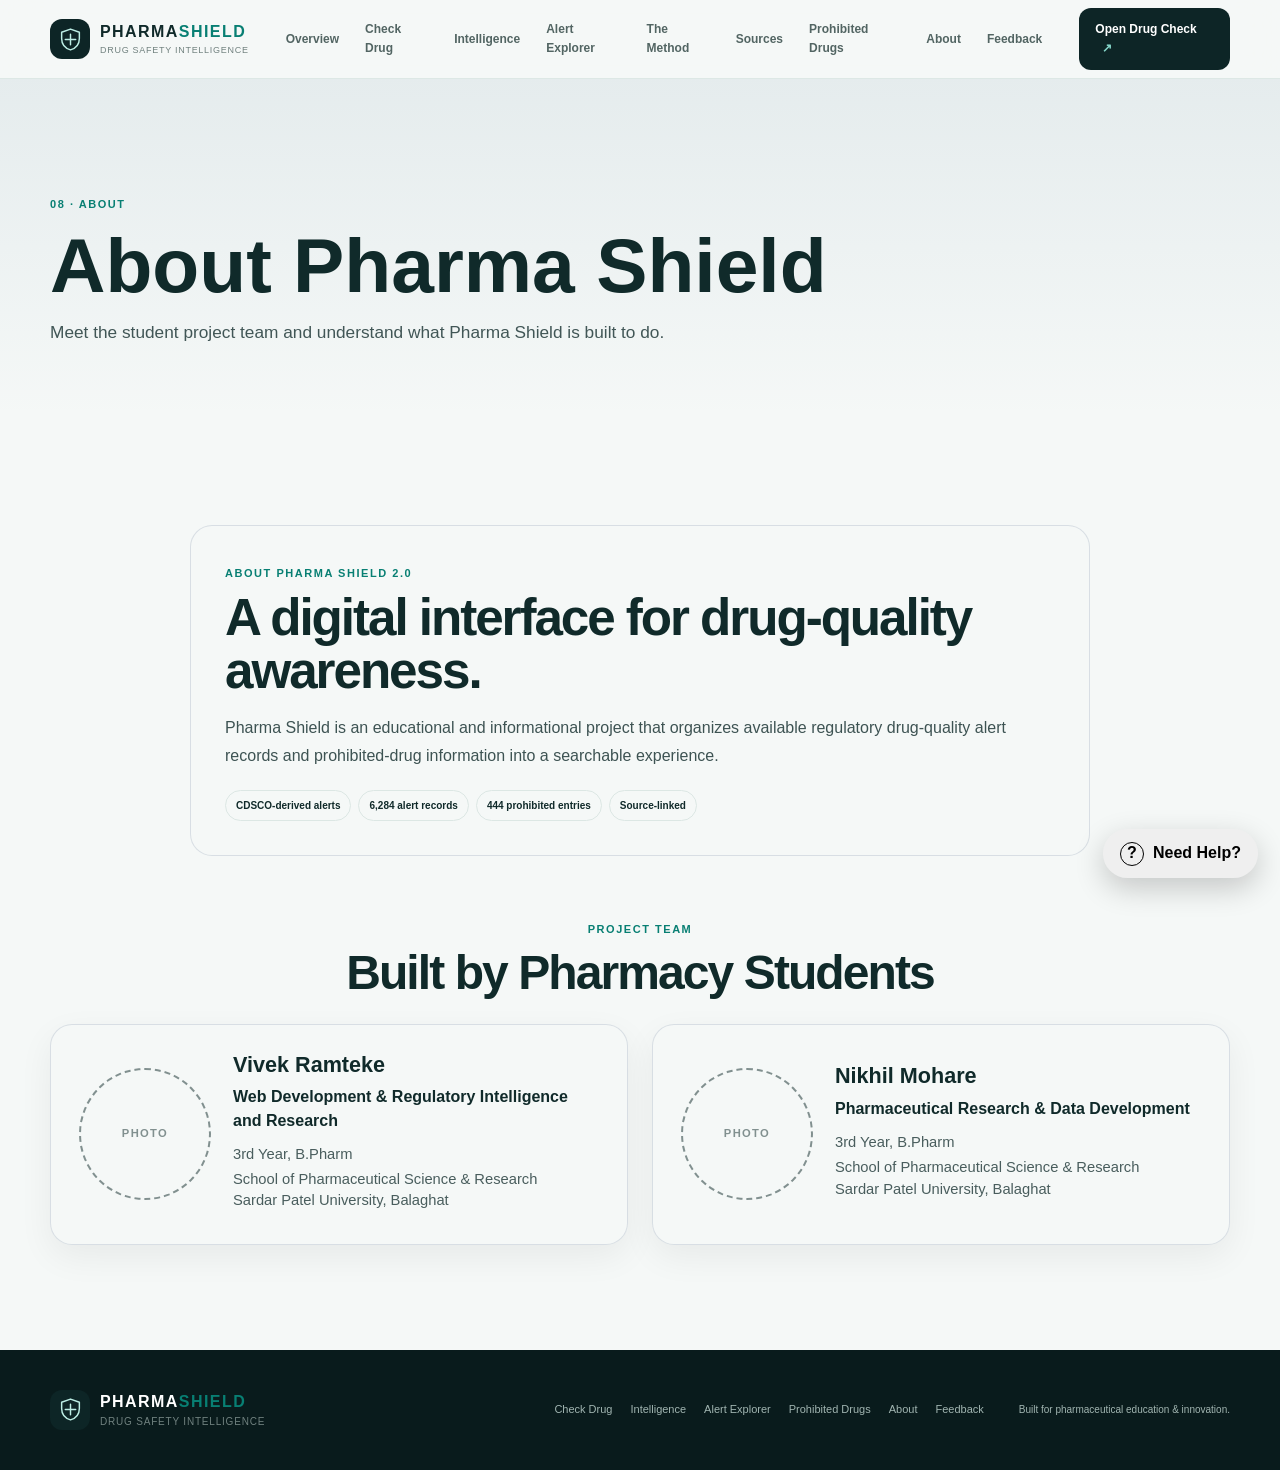
==== about.html @ ca437e62 "Add files via upload" ====
<!DOCTYPE html>
<html lang="en"><head><meta charset="utf-8"/><meta content="width=device-width,initial-scale=1" name="viewport"/><title>Pharma Shield — About</title><meta content="Meet the student project team and understand what Pharma Shield is built to do." name="description"/><link href="style.css" rel="stylesheet"/></head><body>
<header class="site-header" id="site-header">
<div class="shell header-shell">
<a aria-label="Pharma Shield home" class="brand" href="index.html#home">
<span aria-hidden="true" class="brand-mark"><svg viewbox="0 0 48 48"><path d="M24 4 41 10v12c0 10.8-6.8 18.8-17 22C13.8 40.8 7 32.8 7 22V10z"></path><path d="M24 14v20M14 24h20"></path></svg></span>
<span><strong>PHARMA<span>SHIELD</span></strong><small>Drug Safety Intelligence</small></span>
</a>
<nav aria-label="Primary navigation" class="main-nav" id="main-nav">
<a data-nav="" href="index.html#home">Overview</a>
<a data-nav="" href="index.html#check">Check Drug</a>
<a data-nav="" href="intelligence.html">Intelligence</a>
<a data-nav="" href="alert-explorer.html">Alert Explorer</a>
<a data-nav="" href="method.html">The Method</a>
<a data-nav="" href="sources.html">Sources</a>
<a data-nav="" href="prohibited.html">Prohibited Drugs</a>
<a data-nav="" href="about.html">About</a>
<a data-nav="" href="feedback.html">Feedback</a>
</nav>
<a class="header-cta" href="index.html#check">Open Drug Check <span>↗</span></a>
<button aria-expanded="false" aria-label="Toggle navigation" class="nav-toggle" id="nav-toggle"><span></span><span></span><span></span></button>
</div>
</header>
<main><section class="ps-page-hero"><div class="shell"><span class="eyebrow">08 · ABOUT</span><h1>About Pharma Shield</h1><p>Meet the student project team and understand what Pharma Shield is built to do.</p></div></section><section class="section-pad ps-page-content"><div class="shell">
<div class="about-page-card">
<span class="eyebrow">ABOUT PHARMA SHIELD 2.0</span>
<h2>A digital interface for drug-quality awareness.</h2>
<p>Pharma Shield is an educational and informational project that organizes available regulatory drug-quality alert records and prohibited-drug information into a searchable experience.</p>
<div class="source-chips"><span>CDSCO-derived alerts</span><span>6,284 alert records</span><span>444 prohibited entries</span><span>Source-linked</span></div>
</div>
<div class="ps-team-heading">
<span class="eyebrow">PROJECT TEAM</span>
<h2>Built by Pharmacy Students</h2>
</div>
<div class="ps-team-grid">
<article class="ps-team-card">
<div class="ps-team-photo-placeholder"><span>PHOTO</span></div>
<div class="ps-team-info">
<h3>Vivek Ramteke</h3>
<p class="ps-team-role">Web Development &amp; Regulatory Intelligence and Research</p>
<p class="ps-team-academic">3rd Year, B.Pharm</p>
<p class="ps-team-institution">School of Pharmaceutical Science &amp; Research<br/>Sardar Patel University, Balaghat</p>
</div>
</article>
<article class="ps-team-card">
<div class="ps-team-photo-placeholder"><span>PHOTO</span></div>
<div class="ps-team-info">
<h3>Nikhil Mohare</h3>
<p class="ps-team-role">Pharmaceutical Research &amp; Data Development</p>
<p class="ps-team-academic">3rd Year, B.Pharm</p>
<p class="ps-team-institution">School of Pharmaceutical Science &amp; Research<br/>Sardar Patel University, Balaghat</p>
</div>
</article>
</div>
</div></section></main>
<div aria-label="Pharma Shield Help Assistant" class="ps-help-assistant" id="ps-help-assistant">
<button aria-controls="ps-help-panel" aria-expanded="false" class="ps-help-toggle" id="ps-help-toggle" type="button">
<span class="ps-help-toggle-icon">?</span><span>Need Help?</span>
</button>
<div class="ps-help-panel" hidden="" id="ps-help-panel">
<div class="ps-help-panel-head">
<div><span class="ps-help-kicker">PHARMA SHIELD</span><h3>How can we help?</h3></div>
<button aria-label="Close help" class="ps-help-close" id="ps-help-close" type="button">×</button>
</div>
<p class="ps-help-subtitle">Select a question to see the answer.</p>
<div class="ps-help-questions">
<button data-help-q="search" type="button">How do I search a medicine?</button>
<button data-help-q="nsq" type="button">What is an NSQ drug alert?</button>
<button data-help-q="batch" type="button">What is a batch number?</button>
<button data-help-q="alerted" type="button">What does an Alerted result mean?</button>
<button data-help-q="noalert" type="button">What does No Alert Found mean?</button>
<button data-help-q="prohibited" type="button">What are Prohibited Drugs?</button>
<button data-help-q="analytics" type="button">How does Analytics work?</button>
<button data-help-q="data" type="button">Where does the data come from?</button>
<button data-help-q="about" type="button">About Pharma Shield</button>
</div>
<div class="ps-help-answer" hidden="" id="ps-help-answer"></div>
</div>
</div>

<footer>
<div class="shell footer-shell">
<div>
<a class="brand" href="index.html#home">
<span class="brand-mark"><svg viewbox="0 0 48 48"><path d="M24 4 41 10v12c0 10.8-6.8 18.8-17 22C13.8 40.8 7 32.8 7 22V10z"></path><path d="M24 14v20M14 24h20"></path></svg></span>
<span><strong>PHARMA<span>SHIELD</span></strong><small>Drug Safety Intelligence</small></span>
</a>
</div>
<div class="footer-links">
<a href="index.html#check">Check Drug</a>
<a href="intelligence.html">Intelligence</a>
<a href="alert-explorer.html">Alert Explorer</a>
<a href="prohibited.html">Prohibited Drugs</a>
<a href="about.html">About</a>
<a href="feedback.html">Feedback</a>
</div>
<small>Built for pharmaceutical education &amp; innovation.</small>
</div>
</footer>
<script src="site.js"></script></body></html>
---- style.css ----
/* PHARMA SHIELD 2.0 — Reimagined visual system */
:root{
  --ink:#102a2a;--muted:#607070;--paper:#f5f8f7;--card:#ffffff;--line:#dce7e4;
  --teal:#087f73;--teal-dark:#075d56;--mint:#dff4ef;--red:#c63d3d;--amber:#c57a21;
  --navy:#0d2526;--navy-2:#132f31;--shadow:0 18px 50px rgba(12,45,43,.09);
  --radius:22px;--shell:1180px;
}
*{box-sizing:border-box}html{scroll-behavior:smooth}body{margin:0;background:var(--paper);color:var(--ink);font-family:"DM Sans",sans-serif;line-height:1.55}a{color:inherit;text-decoration:none}button,input,select,textarea{font:inherit}button{cursor:pointer}
.shell{width:min(calc(100% - 40px),var(--shell));margin:auto}.section-pad{padding:105px 0}.eyebrow{display:inline-flex;align-items:center;gap:8px;font-size:11px;letter-spacing:.14em;font-weight:800;color:var(--teal)}h1,h2,h3,strong{font-family:Manrope,sans-serif}h2{font-size:clamp(32px,4vw,54px);line-height:1.03;letter-spacing:-.04em;margin:10px 0 15px}h3{line-height:1.15}.section-head{margin-bottom:42px}.section-head p{color:var(--muted);max-width:650px;font-size:17px}.section-head.split{display:flex;align-items:end;justify-content:space-between;gap:30px}.head-note{border:1px solid var(--line);padding:12px 15px;border-radius:99px;font-size:12px;color:var(--muted);background:#fff}.signal,.live-dot{width:8px;height:8px;border-radius:50%;background:#20a98c;display:inline-block;box-shadow:0 0 0 5px #dff4ef}
.site-header{position:sticky;top:0;z-index:50;background:rgba(245,248,247,.9);backdrop-filter:blur(18px);border-bottom:1px solid rgba(216,229,225,.8)}.header-shell{height:78px;display:flex;align-items:center;gap:26px}.brand{display:flex;align-items:center;gap:10px;min-width:max-content}.brand-mark{width:40px;height:40px;border-radius:12px;background:var(--navy);display:grid;place-items:center}.brand-mark svg{width:25px;fill:none;stroke:#bceee5;stroke-width:2.8;stroke-linecap:round;stroke-linejoin:round}.brand strong{display:block;font-size:16px;letter-spacing:.09em}.brand strong span{color:var(--teal)}.brand small{display:block;font-size:9px;color:#70817f;letter-spacing:.08em;text-transform:uppercase}.main-nav{display:flex;align-items:center;gap:4px;margin-left:auto}.main-nav a{font-size:12px;font-weight:700;color:#526563;padding:10px 11px;border-radius:10px}.main-nav a:hover,.main-nav a.active{background:#e4efec;color:var(--teal-dark)}.header-cta{padding:12px 16px;border-radius:12px;background:var(--navy);color:#fff;font-size:12px;font-weight:800}.header-cta span{color:#86d8cb;margin-left:7px}.nav-toggle{display:none;background:none;border:0}.nav-toggle span{display:block;width:23px;height:2px;background:var(--ink);margin:5px}
.hero{position:relative;overflow:hidden;background:var(--navy);color:#fff;min-height:680px;display:flex;align-items:center}.hero-grid{position:absolute;inset:0;background-image:linear-gradient(rgba(255,255,255,.035) 1px,transparent 1px),linear-gradient(90deg,rgba(255,255,255,.035) 1px,transparent 1px);background-size:52px 52px;mask-image:linear-gradient(to bottom,#000,transparent)}.hero-orb{position:absolute;border-radius:50%;filter:blur(2px);opacity:.45}.hero-orb-a{width:440px;height:440px;right:-150px;top:-170px;background:radial-gradient(circle,#167d72,transparent 68%)}.hero-orb-b{width:360px;height:360px;left:-180px;bottom:-200px;background:radial-gradient(circle,#124f53,transparent 68%)}.hero-shell{position:relative;display:grid;grid-template-columns:1.1fr .9fr;gap:75px;align-items:center;padding:82px 0}.hero-copy{max-width:690px}.hero .eyebrow{color:#91dcd2}.hero .eyebrow i{width:7px;height:7px;border-radius:50%;background:#58d5c6;box-shadow:0 0 0 5px rgba(88,213,198,.12)}.hero h1{font-size:clamp(44px,6vw,75px);line-height:.99;letter-spacing:-.055em;margin:20px 0}.hero h1 em{font-style:normal;color:#83d9ce}.hero-lead{font-size:18px;line-height:1.65;color:#b4c9c6;max-width:620px}.hero-actions{display:flex;gap:12px;margin:30px 0 20px;flex-wrap:wrap}.hero-trust{display:flex;gap:20px;flex-wrap:wrap;color:#79918e;font-size:11px}.btn{border:0;border-radius:12px;min-height:46px;padding:12px 18px;font-weight:800;font-size:13px;display:inline-flex;align-items:center;justify-content:center;gap:8px;transition:.2s transform,.2s background,.2s border}.btn:hover{transform:translateY(-2px)}.btn-primary{background:var(--teal);color:#fff}.btn-primary:hover{background:#099486}.btn-ghost{border:1px solid rgba(255,255,255,.17);color:#d8e9e6;background:rgba(255,255,255,.04)}.btn-outline{border:1px solid var(--line);background:#fff;color:var(--ink)}.hero-command{background:rgba(255,255,255,.065);border:1px solid rgba(255,255,255,.13);border-radius:26px;padding:23px;box-shadow:0 30px 80px rgba(0,0,0,.18);backdrop-filter:blur(14px)}.command-top{display:flex;align-items:center;gap:9px;color:#8fa7a4;font-size:10px;letter-spacing:.14em;font-weight:800}.command-top b{margin-left:auto;color:#79d3c7}.command-title{font:700 24px Manrope,sans-serif;margin:26px 0 14px}.command-card{width:100%;border:1px solid rgba(255,255,255,.11);background:rgba(0,0,0,.12);color:#fff;padding:16px;border-radius:15px;display:flex;align-items:center;gap:13px;text-align:left;margin-top:9px}.command-card:hover{background:rgba(255,255,255,.08)}.command-card>span:last-child{margin-left:auto;color:#78d4c8}.command-icon{width:36px;height:36px;border-radius:10px;background:rgba(126,218,205,.12);display:grid;place-items:center;color:#8ce0d5;font-size:20px}.command-card strong,.command-card small{display:block}.command-card strong{font-size:13px}.command-card small{font-size:11px;color:#8ea6a3;margin-top:2px}.command-foot{display:flex;justify-content:space-between;color:#76908c;font-size:10px;margin-top:19px}
.workspace{background:#eef4f2}.check-layout{display:grid;grid-template-columns:1.4fr .6fr;gap:20px}.search-panel,.method-panel,.filter-card,.scan-panel{background:#fff;border:1px solid var(--line);border-radius:var(--radius);box-shadow:var(--shadow)}.search-panel{padding:30px}.panel-label,.mini-label,.stat-kicker,.panel-top>div>span{font-size:10px;font-weight:800;letter-spacing:.13em;color:#728380}.field-block{position:relative;margin-top:20px}.field-block label,.scan-review label,.feedback-card label,.filter-controls label{display:block;font-size:11px;font-weight:800;color:#526360;margin-bottom:7px}.field-block label span,.feedback-card label span{color:#9aa9a6;font-weight:500}.input-wrap{position:relative;display:flex;align-items:center}.input-wrap input{width:100%;height:58px;border:1px solid #d4e1de;border-radius:13px;background:#f8fbfa;padding:0 45px 0 45px;outline:0;color:var(--ink);font-weight:600}.input-wrap input:focus{border-color:var(--teal);box-shadow:0 0 0 4px rgba(8,127,115,.08);background:#fff}.input-icon{position:absolute;left:17px;color:var(--teal);font-size:20px;z-index:1}.key-hint{position:absolute;right:14px;color:#9aaba8;font-size:11px}.suggestion-list{position:absolute;left:0;right:0;top:83px;z-index:20;background:#fff;border:1px solid var(--line);border-radius:13px;box-shadow:0 15px 35px rgba(0,0,0,.1);padding:6px;margin:0;list-style:none}.suggestion-list li{padding:11px 13px;border-radius:9px;cursor:pointer;font-size:13px}.suggestion-list li:hover{background:#edf6f4}.check-submit{width:100%;margin-top:20px;height:54px}.btn-spinner{display:none;width:15px;height:15px;border:2px solid rgba(255,255,255,.4);border-top-color:#fff;border-radius:50%;animation:spin .7s linear infinite}.loading .btn-spinner{display:block}.loading .btn-label,.loading .btn-arrow{display:none}@keyframes spin{to{transform:rotate(360deg)}}.search-divider{text-align:center;color:#a1afac;font-size:10px;margin:18px 0;position:relative}.search-divider:before{content:"";position:absolute;left:0;right:0;top:50%;border-top:1px solid #e4ecea}.search-divider span{position:relative;background:#fff;padding:0 10px}.scan-inline{display:flex;align-items:center;gap:12px;color:#81908e;font-size:11px}.history-strip{border-top:1px solid #e6eeec;margin-top:25px;padding-top:18px}.history-pills{display:flex;flex-wrap:wrap;gap:6px;margin-top:8px}.history-pill{border:1px solid var(--line);background:#f6faf9;border-radius:99px;padding:6px 10px;font-size:10px;color:#5c6c69}.link-button{float:right;margin-top:-23px;background:none;border:0;color:var(--teal);font-size:11px;font-weight:800}.method-panel{padding:30px;background:var(--navy);color:#fff;position:relative;overflow:hidden}.method-panel:after{content:"";position:absolute;width:200px;height:200px;border-radius:50%;right:-110px;bottom:-110px;background:#15524f}.method-icon{font-size:30px;color:#80d9ce;margin-bottom:30px}.method-panel .eyebrow{color:#78cfc4}.method-panel h3{font-size:28px;margin:9px 0 25px}.method-list>div{display:flex;gap:14px;padding:13px 0;border-top:1px solid rgba(255,255,255,.1)}.method-list b{font-size:10px;color:#65cabe}.method-list span{font-size:12px;color:#c1d2cf}.method-panel p{font-size:11px;color:#829a96;margin-top:25px}.scan-panel{margin-top:20px;padding:26px}.scan-panel-head{display:flex;justify-content:space-between;align-items:center}.scan-panel-head h3{margin:5px 0 0;font-size:24px}.icon-button{border:1px solid var(--line);background:#fff;border-radius:10px;width:38px;height:38px;font-size:23px}.scan-workbench{display:grid;grid-template-columns:1fr 1fr 1fr;gap:12px;margin-top:20px}.scan-dropzone,.scan-preview,.scan-readout{min-height:180px;border:1px dashed #cbdad6;border-radius:15px;background:#f6faf9;padding:20px}.scan-dropzone{display:flex;flex-direction:column;justify-content:center;align-items:center;text-align:center;cursor:pointer}.scan-dropzone strong{font-size:14px}.scan-dropzone span{font-size:11px;color:var(--muted);margin-top:5px}.scan-graphic{font-size:42px;color:var(--teal);margin-bottom:10px}.scan-preview img{max-width:100%;max-height:190px;display:block;margin:auto;border-radius:10px}.scan-status{font-size:12px;font-weight:700}.scan-raw-details,.scan-raw-text{font-size:10px;color:var(--muted);margin-top:10px;white-space:pre-wrap;max-height:120px;overflow:auto}.scan-review{display:grid;grid-template-columns:1fr 1fr;gap:12px;margin-top:15px}.scan-review input{width:100%;height:45px;border:1px solid var(--line);border-radius:10px;padding:0 12px}.scan-confidence-note{grid-column:1/-1;font-size:10px;color:#7a8987;margin:0}.scan-actions{display:flex;gap:8px;flex-wrap:wrap;margin-top:15px}.result-container{margin-top:20px}.result-card{background:#fff;border:1px solid var(--line);border-radius:var(--radius);padding:28px;box-shadow:var(--shadow);animation:rise .35s ease}.result-card.status-alert{border-top:4px solid var(--red)}.result-card.status-clear{border-top:4px solid #3a9b78}.result-card.status-history{border-top:4px solid var(--amber)}.result-badge{display:inline-flex;border-radius:99px;background:#f4f7f6;padding:7px 10px;font-size:10px;font-weight:800;letter-spacing:.05em}.status-alert .result-badge{color:var(--red);background:#fff0f0}.status-clear .result-badge{color:#287d61;background:#eaf7f1}.status-history .result-badge{color:#9a6019;background:#fff6e9}.result-message{font-size:15px;font-weight:600;max-width:850px}.result-grid{display:grid;grid-template-columns:repeat(2,1fr);gap:1px;background:#dfe9e6;border:1px solid #dfe9e6;border-radius:15px;overflow:hidden;margin:24px 0}.result-field{background:#fff;padding:15px}.result-field dt,.details-label{font-size:10px;color:#7c8c89;font-weight:800;text-transform:uppercase;letter-spacing:.08em}.result-field dd{margin:4px 0 0;font-size:13px;font-weight:700}.result-actions{display:flex;gap:8px;flex-wrap:wrap}.result-note{font-size:11px;color:#748481}.result-card .mono{font-family:ui-monospace,monospace}.dim{color:#8b9997}.filter-card{margin-top:20px;padding:24px;display:grid;grid-template-columns:1fr auto;gap:20px;align-items:center}.filter-card h3{margin:5px 0}.filter-card p{margin:0;color:var(--muted);font-size:12px}.filter-controls{display:flex;gap:8px;align-items:end;flex-wrap:wrap}.filter-controls label{margin:0}.filter-controls select{height:44px;border:1px solid var(--line);border-radius:10px;background:#f8fbfa;padding:0 30px 0 10px}.filter-status{grid-column:1/-1;font-size:11px;color:var(--teal)}
.stats-band{background:#dcece8;border-block:1px solid #ccdfdb}.stats-grid{display:grid;grid-template-columns:repeat(4,1fr)}.stat-item{padding:32px 20px;border-right:1px solid #c7dcd8}.stat-item:first-child{padding-left:0}.stat-item:last-child{border:0}.stat-item strong{display:block;font-size:34px;letter-spacing:-.04em;margin:4px 0}.stat-item>span:last-child{font-size:11px;color:#667976}.stat-kicker{color:var(--teal)}
.dark-section{background:var(--navy);color:#fff}.dark-section .section-head p{color:#91a9a5}.dark-section .eyebrow{color:#78cfc4}.insight-grid{display:grid;grid-template-columns:1.25fr .75fr;gap:14px}.chart-panel{background:#132f31;border:1px solid rgba(255,255,255,.1);border-radius:20px;padding:22px;min-height:300px}.chart-wide{min-height:350px}.panel-top{display:flex;justify-content:space-between;align-items:start}.panel-top>div>span{color:#76aaa4}.panel-top h3{margin:6px 0 0;font-size:19px}.panel-tag{font-size:9px;color:#7ed5ca;border:1px solid rgba(126,213,202,.25);padding:5px 7px;border-radius:99px}.chart-wrap{height:230px;margin-top:20px}.chart-wrap.tall{height:260px}.chart-wrap{overflow:hidden}.chart-wrap#chart-years{display:flex;align-items:stretch;gap:10px;padding:8px 4px 0}.bar-col{flex:1;min-width:38px;height:100%;display:flex;flex-direction:column;align-items:center;justify-content:flex-end;gap:6px}.bar-track{width:100%;max-width:48px;height:170px;display:flex;align-items:flex-end;border-radius:10px 10px 5px 5px;background:rgba(255,255,255,.045);overflow:hidden}.bar-fill{width:100%;min-height:8px;background:linear-gradient(180deg,#67d8cc,#2e8f8a);border-radius:9px 9px 3px 3px;transition:height .5s ease}.bar-count{font-size:11px;font-weight:800;color:#dff8f4}.bar-label{font-size:10px;color:#8ea6a2}.split-bar{height:34px;margin-top:72px;border-radius:999px;overflow:hidden;background:rgba(255,255,255,.06);display:flex}.split-seg{height:100%;transition:width .6s ease}.split-seg--nsq{background:#d85b68}.split-seg--alerted{background:#4bb8ad}.split-legend{display:grid;gap:10px;margin-top:20px;font-size:11px;color:#b9ceca}.split-legend span{display:flex;align-items:center;gap:8px}.dot{width:9px;height:9px;border-radius:50%;display:inline-block}.dot--nsq{background:#d85b68}.dot--alerted{background:#4bb8ad}.rank-row{display:grid;grid-template-columns:minmax(90px,1.1fr) 2fr auto;align-items:center;gap:10px;margin:10px 0}.rank-label{font-size:11px;color:#c6d9d5;white-space:nowrap;overflow:hidden;text-overflow:ellipsis}.rank-track{height:9px;background:rgba(255,255,255,.06);border-radius:99px;overflow:hidden}.rank-fill{height:100%;background:linear-gradient(90deg,#4bb8ad,#75d7cc);border-radius:99px;transition:width .5s ease}.rank-count{font-size:11px;font-weight:800;color:#e8fbf8;min-width:26px;text-align:right}.analytics-empty{color:#8ea6a2;font-size:12px}.chart-wrap.tall{overflow:auto}.historical-card{margin-top:14px;border:1px solid rgba(255,255,255,.1);border-radius:20px;padding:25px;display:flex;justify-content:space-between;gap:30px;align-items:center}.historical-card h3{margin:5px 0}.historical-card p,.historical-card small{color:#8ea6a2;font-size:11px}.archive-metrics{display:flex;gap:25px;flex-wrap:wrap}.archive-metrics span{font-size:11px;color:#8ea6a2}.archive-metrics b{display:block;color:#fff;font-size:22px}
.recent-grid{display:grid;grid-template-columns:repeat(3,1fr);gap:14px}.recent-card{background:#fff;border:1px solid var(--line);border-radius:18px;padding:20px;transition:.2s transform,.2s box-shadow}.recent-card:hover{transform:translateY(-3px);box-shadow:var(--shadow)}.recent-card h3{font-size:16px}.recent-card p{font-size:11px;color:var(--muted)}.recent-card button{border:0;background:none;color:var(--teal);font-size:11px;font-weight:800;padding:0}
.text-link{font-size:12px;font-weight:800;color:var(--teal)}
.process-section{background:#fff}.process-grid{display:grid;grid-template-columns:repeat(4,1fr);border:1px solid var(--line);border-radius:22px;overflow:hidden}.process-grid article{padding:28px;border-right:1px solid var(--line);min-height:250px}.process-grid article:last-child{border:0}.process-grid b{font-size:11px;color:#93a4a0}.process-icon{display:block;font-size:30px;color:var(--teal);margin:25px 0 12px}.process-grid h3{font-size:21px;margin:0 0 8px}.process-grid p{font-size:12px;color:var(--muted)}
.narrative{display:grid;grid-template-columns:1fr 1fr;gap:90px;align-items:start}.narrative-copy>p{font-size:21px;line-height:1.5;color:#c3d3d0;margin-top:0}.narrative-lines{margin-top:35px}.narrative-lines div{display:grid;grid-template-columns:130px 1fr;padding:16px 0;border-top:1px solid rgba(255,255,255,.1);font-size:12px}.narrative-lines b{color:#7ed5ca;font-size:10px;letter-spacing:.08em}.narrative-lines span{color:#9cb0ad}
.innovation-layout{display:grid;grid-template-columns:1fr 1fr;gap:100px}.innovation-layout>div>p{max-width:540px;color:var(--muted);font-size:16px}.feature-stack{border-top:1px solid var(--line)}.feature-stack>div{display:grid;grid-template-columns:45px 1fr;gap:5px;padding:18px 0;border-bottom:1px solid var(--line)}.feature-stack span{grid-row:1/3;color:var(--teal);font-size:10px}.feature-stack strong{font-size:15px}.feature-stack small{color:var(--muted);font-size:11px}
.about-section{background:#eaf2f0}.about-card{background:#fff;border:1px solid var(--line);border-radius:26px;padding:50px;display:grid;grid-template-columns:100px 1fr;gap:35px;box-shadow:var(--shadow)}.about-mark{width:76px;height:76px;border-radius:20px;background:var(--navy);color:#8bdacf;display:grid;place-items:center;font:800 19px Manrope}.about-card p{max-width:720px;color:var(--muted)}.source-chips{display:flex;gap:7px;flex-wrap:wrap;margin-top:20px}.source-chips span{font-size:10px;font-weight:700;border:1px solid var(--line);border-radius:99px;padding:7px 10px}
.feedback-card{display:grid;grid-template-columns:1fr 1fr;gap:70px;background:#fff;border:1px solid var(--line);border-radius:25px;padding:40px}.feedback-card p{color:var(--muted)}.feedback-card form{display:grid;gap:7px}.feedback-card input,.feedback-card textarea{width:100%;border:1px solid var(--line);border-radius:10px;padding:12px;background:#f8fbfa;outline:0}.feedback-card textarea{resize:vertical}.feedback-card .btn{margin-top:8px}
.disclaimer{background:#f0e8d9;border-top:1px solid #e1d7c5}.disclaimer .shell{display:flex;gap:20px;padding:22px 0}.disclaimer strong{color:#8a5d1c}.disclaimer p{margin:0;font-size:11px;color:#6e665a;max-width:900px}
footer{background:#091b1c;color:#a1b5b1;padding:40px 0}.footer-shell{display:flex;align-items:center;gap:35px}.footer-shell .brand strong{color:#fff}.footer-shell small{font-size:10px}.footer-links{display:flex;gap:18px;font-size:11px;margin-left:auto}.footer-links a:hover{color:#fff}
.toast-region{position:fixed;right:20px;bottom:20px;z-index:100}.toast{background:#102a2a;color:#fff;border-radius:12px;padding:12px 16px;box-shadow:var(--shadow);font-size:12px}
@keyframes rise{from{opacity:0;transform:translateY(8px)}to{opacity:1;transform:none}}
/* Prohibited database */
.prohibited-hero{background:var(--navy);color:#fff;padding:100px 0 65px}.prohibited-hero .eyebrow{color:#80d5ca}.prohibited-hero h1{font-size:clamp(45px,6vw,72px);margin:15px 0 10px;letter-spacing:-.05em}.prohibited-hero p{max-width:780px;color:#9db2ae;font-size:16px}.prohibited-hero .hero-meta{display:flex;gap:9px;flex-wrap:wrap;margin-top:25px}.prohibited-hero .hero-meta span{border:1px solid rgba(255,255,255,.12);padding:8px 11px;border-radius:99px;color:#b8cbc7;font-size:10px}.prohibited-shell{padding:55px 0}.prohibited-search-panel{background:#fff;border:1px solid var(--line);border-radius:24px;padding:22px;box-shadow:var(--shadow);position:relative;margin-top:-70px}.prohibited-search-panel label{display:block;font-size:10px;font-weight:800;letter-spacing:.1em;color:#6d7d7a;margin-bottom:8px}.prohibited-search{display:flex;gap:10px}.prohibited-search input{flex:1;height:56px;border:1px solid var(--line);border-radius:13px;padding:0 16px;outline:0;background:#f8fbfa}.prohibited-search input:focus{border-color:var(--teal);box-shadow:0 0 0 4px rgba(8,127,115,.08)}.prohibited-count{font-size:11px;color:var(--muted);margin:14px 0}.prohibited-table-wrap{overflow:auto;border:1px solid var(--line);border-radius:20px;background:#fff;box-shadow:var(--shadow)}.prohibited-table{width:100%;min-width:950px;border-collapse:collapse}.prohibited-table th{background:#edf5f2;color:#526460;font-size:10px;text-align:left;text-transform:uppercase;letter-spacing:.08em;padding:15px}.prohibited-table td{padding:16px 15px;border-top:1px solid #e8efed;vertical-align:top;font-size:12px}.prohibited-table tr:hover td{background:#f8fbfa}.prohibited-table td:first-child{font-weight:800;color:var(--teal);width:70px}.prohibited-pagination{display:flex;justify-content:center;gap:6px;flex-wrap:wrap;padding:22px}.prohibited-pagination button{min-width:34px;height:34px;border:1px solid var(--line);background:#fff;border-radius:9px;font-size:11px}.prohibited-pagination button.active{background:var(--navy);color:#fff}.prohibited-notes{margin-top:25px;background:#fff;border:1px solid var(--line);border-radius:20px;padding:22px}.prohibited-notes ul{color:var(--muted);font-size:11px}
@media(max-width:980px){.main-nav{position:fixed;left:20px;right:20px;top:86px;background:#fff;border:1px solid var(--line);border-radius:16px;padding:10px;display:none;flex-direction:column;align-items:stretch;box-shadow:var(--shadow)}.main-nav.mobile-open{display:flex}.main-nav a{padding:13px}.header-cta{display:none}.nav-toggle{display:block;margin-left:auto}.hero-shell,.check-layout,.narrative,.innovation-layout,.feedback-card{grid-template-columns:1fr}.hero-shell{gap:45px}.method-panel{min-height:auto}.insight-grid{grid-template-columns:1fr}.recent-grid{grid-template-columns:1fr 1fr}.process-grid{grid-template-columns:1fr 1fr}.process-grid article:nth-child(2){border-right:0}.process-grid article:nth-child(3),.process-grid article:nth-child(4){border-top:1px solid var(--line)}.stats-grid{grid-template-columns:1fr 1fr}.stat-item:nth-child(2){border-right:0}.stat-item:nth-child(3),.stat-item:nth-child(4){border-top:1px solid #c7dcd8}.filter-card{grid-template-columns:1fr}.filter-controls{align-items:end}.filter-status{grid-column:auto}.scan-workbench{grid-template-columns:1fr 1fr}.scan-readout{grid-column:1/-1}.about-card{grid-template-columns:1fr}}
@media(max-width:620px){.shell{width:min(calc(100% - 26px),var(--shell))}.header-shell{height:68px}.brand small{display:none}.hero{min-height:auto}.hero-shell{padding:70px 0}.hero h1{font-size:44px}.hero-lead{font-size:15px}.hero-actions .btn{width:100%}.section-pad{padding:72px 0}.section-head.split{display:block}.head-note{display:inline-flex;margin-top:10px}.search-panel,.method-panel,.scan-panel,.filter-card{padding:20px}.result-grid{grid-template-columns:1fr}.stats-grid{grid-template-columns:1fr 1fr}.stat-item{padding:24px 13px}.stat-item:first-child{padding-left:13px}.stat-item strong{font-size:26px}.recent-grid,.process-grid{grid-template-columns:1fr}.process-grid article{border-right:0!important;border-top:1px solid var(--line)}.process-grid article:first-child{border-top:0}.scan-workbench,.scan-review{grid-template-columns:1fr}.scan-readout{grid-column:auto}.historical-card{display:block}.archive-metrics{margin-top:20px}.narrative-copy>p{font-size:17px}.narrative-lines div{grid-template-columns:100px 1fr}.about-card,.feedback-card{padding:25px;gap:25px}.footer-shell{display:block}.footer-links{margin:25px 0;flex-wrap:wrap}.disclaimer .shell{display:block}.disclaimer p{margin-top:8px}.prohibited-hero{padding:75px 0 50px}.prohibited-search{display:block}.prohibited-search .btn{width:100%;margin-top:8px}.prohibited-search-panel{margin-top:-45px}}

.result-topline{display:flex;align-items:center;justify-content:space-between;gap:10px}.result-source-chip,.intelligence-tag{font-size:9px;letter-spacing:.1em;font-weight:800;color:#71817e;border:1px solid var(--line);padding:6px 8px;border-radius:99px}.result-title{font-size:26px;letter-spacing:-.03em;margin:18px 0 5px}.shield-intelligence{margin:25px 0;border-radius:18px;background:#0f292a;color:#fff;padding:22px;border:1px solid rgba(255,255,255,.08)}.intelligence-head{display:flex;justify-content:space-between;gap:15px;align-items:start}.shield-intelligence .eyebrow{color:#80d5ca}.shield-intelligence h3{font-size:20px;margin:5px 0}.shield-intelligence p{color:#b8ccc8;font-size:12px;max-width:820px}.shield-intelligence p strong{color:#fff}.intelligence-tag{color:#80d5ca;border-color:rgba(128,213,202,.2)}.intelligence-points{display:grid;grid-template-columns:repeat(3,1fr);gap:8px;margin-top:18px}.intelligence-points div{padding:14px;border:1px solid rgba(255,255,255,.09);border-radius:12px;background:rgba(255,255,255,.035)}.intelligence-points b,.intelligence-points span{display:block}.intelligence-points b{font-size:9px;letter-spacing:.1em;color:#7dd3c8}.intelligence-points span{font-size:11px;color:#9db1ad;margin-top:6px}@media(max-width:620px){.result-topline,.intelligence-head{display:block}.result-source-chip,.intelligence-tag{display:inline-block;margin-top:10px}.intelligence-points{grid-template-columns:1fr}}


/* ===== Pharma Shield 2.0 — Team & Help Assistant ===== */
.ps-about-team-section{padding:72px 20px;position:relative}
.ps-about-team-inner{max-width:1120px;margin:0 auto}
.ps-about-heading{text-align:center;max-width:760px;margin:0 auto 34px}
.ps-about-kicker,.ps-help-kicker{font-size:.72rem;font-weight:800;letter-spacing:.14em;opacity:.72}
.ps-about-heading h2{margin:.45rem 0 .7rem;font-size:clamp(1.8rem,4vw,2.8rem)}
.ps-about-heading p{margin:0;line-height:1.7;opacity:.78}
.ps-team-grid{display:grid;grid-template-columns:repeat(2,minmax(0,1fr));gap:24px}
.ps-team-card{display:flex;align-items:center;gap:22px;padding:26px;border:1px solid rgba(100,120,150,.2);border-radius:22px;background:rgba(255,255,255,.04);box-shadow:0 12px 35px rgba(0,0,0,.06)}
.ps-team-photo-placeholder{width:128px;height:128px;min-width:128px;border-radius:50%;display:flex;align-items:center;justify-content:center;border:2px dashed currentColor;opacity:.55;font-size:.72rem;font-weight:800;letter-spacing:.1em}
.ps-team-info h3{margin:0 0 8px;font-size:1.3rem}
.ps-team-role{margin:0 0 12px;font-weight:700;line-height:1.4}
.ps-team-academic,.ps-team-institution{margin:4px 0;line-height:1.45;opacity:.76;font-size:.92rem}
.ps-help-assistant{position:fixed;right:22px;bottom:22px;z-index:9999;font-family:inherit}
.ps-help-toggle{border:0;border-radius:999px;padding:12px 17px;display:flex;align-items:center;gap:9px;cursor:pointer;font:inherit;font-weight:800;box-shadow:0 10px 30px rgba(0,0,0,.2)}
.ps-help-toggle-icon{width:24px;height:24px;border-radius:50%;display:inline-flex;align-items:center;justify-content:center;border:1px solid currentColor;font-weight:900}
.ps-help-panel{position:absolute;right:0;bottom:58px;width:min(370px,calc(100vw - 32px));max-height:min(680px,calc(100vh - 110px));overflow:auto;border:1px solid rgba(100,120,150,.24);border-radius:20px;padding:18px;background:var(--background, #fff);box-shadow:0 18px 55px rgba(0,0,0,.22)}
.ps-help-panel-head{display:flex;justify-content:space-between;gap:16px;align-items:flex-start}
.ps-help-panel-head h3{margin:4px 0 0;font-size:1.25rem}
.ps-help-close{border:0;background:transparent;font-size:1.7rem;line-height:1;cursor:pointer;opacity:.7}
.ps-help-subtitle{margin:8px 0 14px;opacity:.7;font-size:.9rem}
.ps-help-questions{display:grid;gap:8px}
.ps-help-questions button{width:100%;text-align:left;border:1px solid rgba(100,120,150,.2);border-radius:12px;background:transparent;padding:11px 12px;cursor:pointer;font:inherit;font-size:.88rem;transition:transform .15s ease,background .15s ease}
.ps-help-questions button:hover{transform:translateY(-1px)}
.ps-help-answer{margin-top:14px;padding:13px;border-radius:12px;background:rgba(100,120,150,.08);line-height:1.55;font-size:.9rem}
.ps-help-answer strong{display:block;margin-bottom:5px}
@media (max-width:760px){
  .ps-team-grid{grid-template-columns:1fr}
  .ps-team-card{align-items:flex-start}
  .ps-help-assistant{right:14px;bottom:14px}
}


/* ===== Pharma Shield 2.0 — separated page architecture ===== */
.ps-page-hero{padding:112px 20px 72px;background:linear-gradient(180deg,rgba(20,80,110,.07),transparent)}
.ps-page-hero--dark{background:linear-gradient(180deg,rgba(10,35,50,.96),rgba(10,35,50,.9));color:#fff}
.ps-page-hero h1{max-width:900px;margin:10px 0 14px;font-size:clamp(2.5rem,6vw,4.8rem);line-height:1.02}
.ps-page-hero p{max-width:760px;margin:0;font-size:1.08rem;line-height:1.7;opacity:.78}
.ps-page-content{min-height:55vh}
.ps-page-intro-note{margin:0 auto 28px;padding:16px 18px;border:1px solid rgba(100,120,150,.2);border-radius:14px;line-height:1.55}
.ps-page-intro-note code{font-weight:700}
.ps-subsection{padding:18px 0 64px}
.ps-subsection>h2{font-size:clamp(2rem,4vw,3.1rem);margin:8px 0 24px}
.ps-subsection>p{max-width:780px;line-height:1.75;opacity:.8}
.ps-subsection-dark{margin:0 -20px;padding:54px max(20px,calc((100% - 1120px)/2)) 64px;background:linear-gradient(135deg,#102c3b,#0b202b);color:#fff}
.ps-subsection-dark .narrative-lines{margin-top:28px}
.source-list-page{display:grid;gap:20px;max-width:1000px;margin:0 auto}
.source-list-card{padding:28px;border:1px solid rgba(100,120,150,.2);border-radius:20px;background:rgba(255,255,255,.04)}
.source-list-card h2{margin:7px 0 10px}
.source-list-card p{line-height:1.7;opacity:.8}
.source-meta-grid{display:grid;grid-template-columns:repeat(2,minmax(0,1fr));gap:12px;margin-top:22px}
.source-meta-grid>div{padding:15px;border-radius:12px;background:rgba(100,120,150,.07)}
.source-meta-grid b,.source-meta-grid span{display:block}
.source-meta-grid b{font-size:.72rem;letter-spacing:.1em;text-transform:uppercase;opacity:.65;margin-bottom:5px}
.source-list-card--note{border-style:dashed}
.about-page-card{max-width:900px;margin:0 auto 60px;padding:34px;border-radius:22px;border:1px solid rgba(100,120,150,.2);background:rgba(255,255,255,.04)}
.about-page-card h2{margin:8px 0 12px}
.about-page-card p{line-height:1.75;opacity:.8}
.ps-team-heading{text-align:center;margin-bottom:26px}
.ps-team-heading h2{margin:7px 0 0;font-size:clamp(2rem,4vw,3rem)}
.ps-team-grid{display:grid;grid-template-columns:repeat(2,minmax(0,1fr));gap:24px}
.ps-team-card{display:flex;align-items:center;gap:22px;padding:28px;border:1px solid rgba(100,120,150,.2);border-radius:22px;background:rgba(255,255,255,.04);box-shadow:0 12px 35px rgba(0,0,0,.06)}
.ps-team-photo-placeholder{width:132px;height:132px;min-width:132px;border-radius:50%;display:flex;align-items:center;justify-content:center;border:2px dashed currentColor;opacity:.5;font-size:.7rem;font-weight:800;letter-spacing:.12em}
.ps-team-info h3{margin:0 0 8px;font-size:1.35rem}
.ps-team-role{margin:0 0 12px;font-weight:750;line-height:1.45}
.ps-team-academic,.ps-team-institution{margin:4px 0;line-height:1.45;opacity:.75;font-size:.92rem}
.feedback-page-grid{display:grid;grid-template-columns:1fr 1fr;gap:48px;align-items:start;max-width:1000px;margin:0 auto}
.feedback-copy h2{font-size:clamp(2rem,4vw,3rem);margin:8px 0 12px}
.feedback-copy>p{line-height:1.7;opacity:.8}
.feedback-points{display:grid;gap:10px;margin-top:26px}
.feedback-points div{display:flex;gap:14px;padding:14px;border:1px solid rgba(100,120,150,.18);border-radius:12px}
.feedback-points b{opacity:.6}
.feedback-points span{line-height:1.4}
.ps-feedback-form{padding:26px;border:1px solid rgba(100,120,150,.2);border-radius:20px;background:rgba(255,255,255,.04)}
.ps-feedback-form label{display:block;font-weight:700;margin:0 0 7px}
.ps-feedback-form label:not(:first-child){margin-top:16px}
.ps-feedback-form label span{font-size:.78rem;font-weight:500;opacity:.55}
.ps-feedback-form input,.ps-feedback-form textarea{width:100%;box-sizing:border-box;border:1px solid rgba(100,120,150,.25);border-radius:12px;padding:12px 13px;font:inherit;background:transparent}
.ps-feedback-form textarea{resize:vertical}
.ps-feedback-form .btn{margin-top:18px}
.feedback-status{min-height:1.4em;margin:12px 0 0;font-weight:700;line-height:1.45}
.ps-help-assistant{position:fixed;right:22px;bottom:22px;z-index:9999}
.ps-help-toggle{border:0;border-radius:999px;padding:12px 17px;display:flex;align-items:center;gap:9px;cursor:pointer;font:inherit;font-weight:800;box-shadow:0 10px 30px rgba(0,0,0,.2)}
.ps-help-toggle-icon{width:24px;height:24px;border-radius:50%;display:inline-flex;align-items:center;justify-content:center;border:1px solid currentColor;font-weight:900}
.ps-help-panel{position:absolute;right:0;bottom:58px;width:min(370px,calc(100vw - 32px));max-height:min(680px,calc(100vh - 110px));overflow:auto;border:1px solid rgba(100,120,150,.24);border-radius:20px;padding:18px;background:var(--background,#fff);box-shadow:0 18px 55px rgba(0,0,0,.22)}
.ps-help-panel-head{display:flex;justify-content:space-between;gap:16px;align-items:flex-start}
.ps-help-panel-head h3{margin:4px 0 0;font-size:1.25rem}
.ps-help-kicker{font-size:.72rem;font-weight:800;letter-spacing:.14em;opacity:.72}
.ps-help-close{border:0;background:transparent;font-size:1.7rem;line-height:1;cursor:pointer;opacity:.7}
.ps-help-subtitle{margin:8px 0 14px;opacity:.7;font-size:.9rem}
.ps-help-questions{display:grid;gap:8px}
.ps-help-questions button{width:100%;text-align:left;border:1px solid rgba(100,120,150,.2);border-radius:12px;background:transparent;padding:11px 12px;cursor:pointer;font:inherit;font-size:.88rem}
.ps-help-answer{margin-top:14px;padding:13px;border-radius:12px;background:rgba(100,120,150,.08);line-height:1.55;font-size:.9rem}
.ps-help-answer strong{display:block;margin-bottom:5px}
@media(max-width:800px){
  .ps-team-grid,.feedback-page-grid{grid-template-columns:1fr}
  .source-meta-grid{grid-template-columns:1fr}
  .ps-team-card{align-items:flex-start}
  .ps-help-assistant{right:14px;bottom:14px}
}
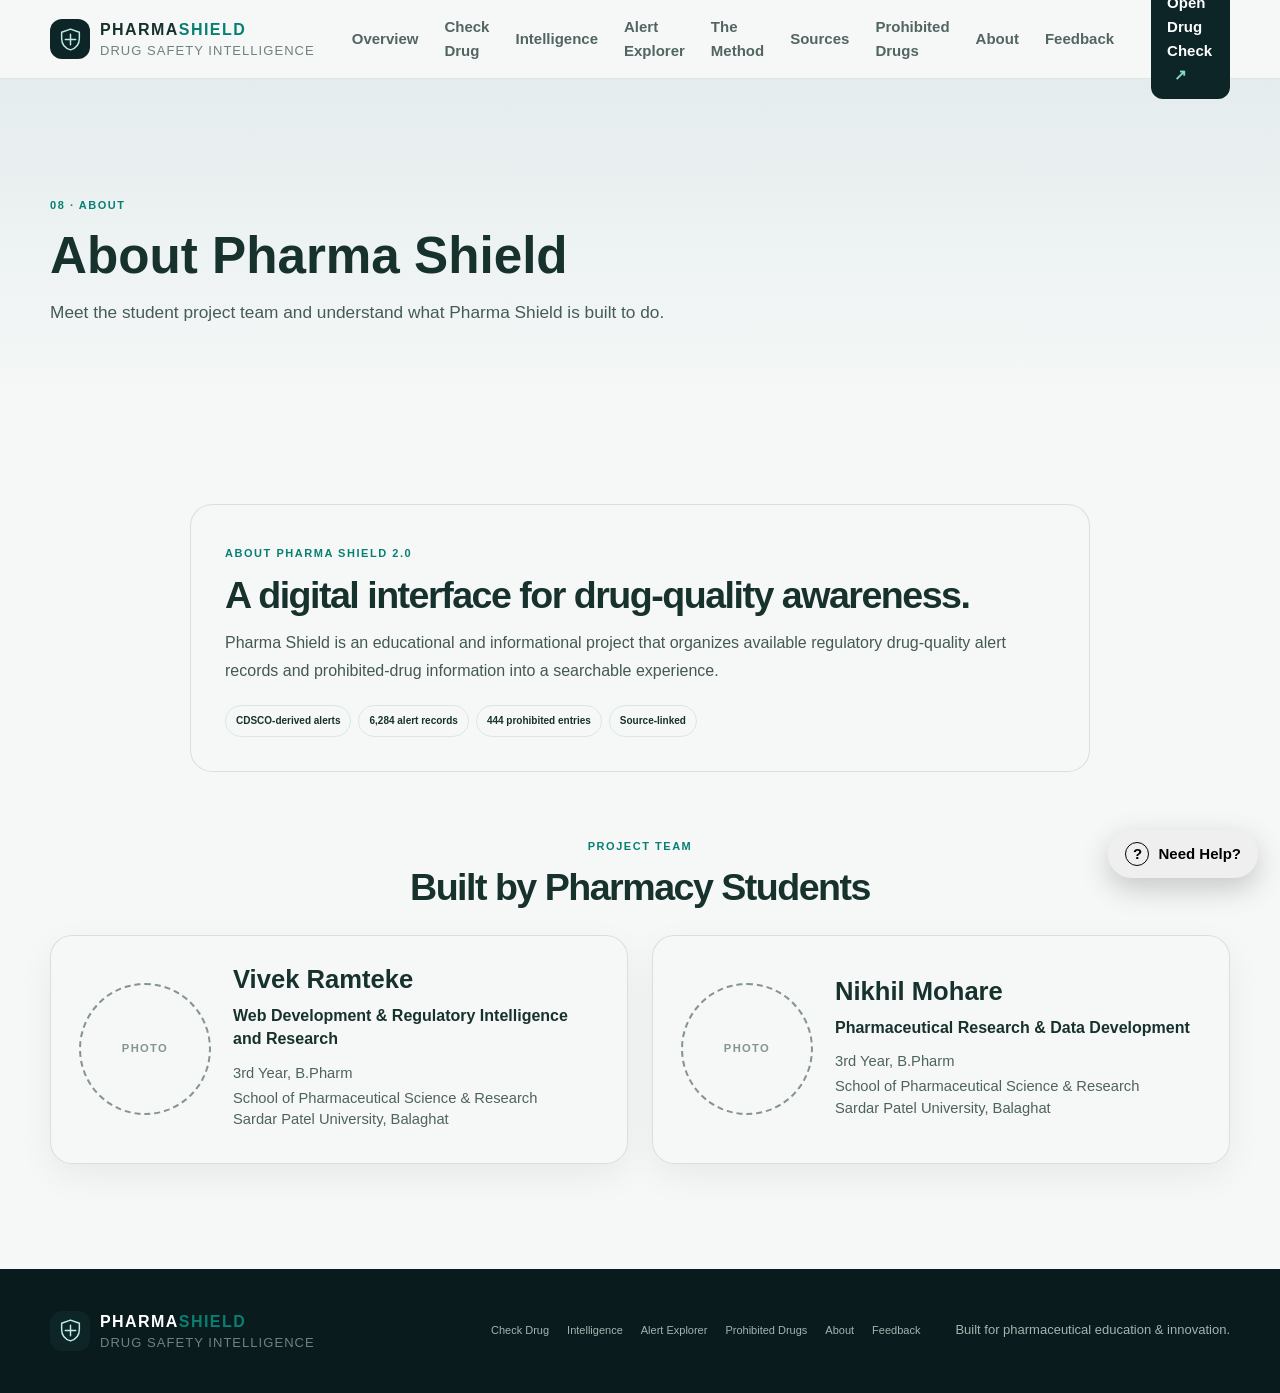
==== commit b45289a3: "Add files via upload" ====
--- a/about.html
+++ b/about.html
@@ -1,5 +1,16 @@
 <!DOCTYPE html>
-<html lang="en"><head><meta charset="utf-8"/><meta content="width=device-width,initial-scale=1" name="viewport"/><title>Pharma Shield — About</title><meta content="Meet the student project team and understand what Pharma Shield is built to do." name="description"/><link href="style.css" rel="stylesheet"/></head><body>
+<html lang="en"><head><meta charset="utf-8"/><meta content="width=device-width,initial-scale=1" name="viewport"/><title>Pharma Shield — About</title><meta content="Meet the student project team and understand what Pharma Shield is built to do." name="description"/><link href="style.css" rel="stylesheet"/>
+<style id="pharma-shield-global-ui">
+/* Global readability overrides for pages with inline styling */
+html { font-size: 16px; }
+body { font-size: 16px !important; line-height: 1.6 !important; }
+p, li, td, th, label { font-size: 16px; line-height: 1.55; }
+small { font-size: 13px !important; }
+button, .btn { font-size: 15px !important; min-height: 42px; }
+input, textarea, select { font-size: 15px !important; min-height: 42px; }
+</style>
+
+</head><body>
 <header class="site-header" id="site-header">
 <div class="shell header-shell">
 <a aria-label="Pharma Shield home" class="brand" href="index.html#home">
--- a/style.css
+++ b/style.css
@@ -131,3 +131,110 @@
   .ps-team-card{align-items:flex-start}
   .ps-help-assistant{right:14px;bottom:14px}
 }
+
+
+
+/* =========================================================
+   PHARMA SHIELD — GLOBAL UI CONSISTENCY / READABILITY LAYER
+   ========================================================= */
+:root {
+  --ps-primary: #0b6b5f;
+  --ps-primary-dark: #084f47;
+  --ps-accent: #16a085;
+  --ps-bg: #f5f9f8;
+  --ps-surface: #ffffff;
+  --ps-text: #17312d;
+  --ps-muted: #5f7470;
+  --ps-border: #d9e7e3;
+  --ps-radius: 14px;
+  --ps-radius-sm: 10px;
+  --ps-shadow: 0 6px 22px rgba(20, 60, 54, .08);
+  --ps-section-y: clamp(48px, 6vw, 80px);
+}
+
+html { font-size: 16px; }
+
+body {
+  font-size: 16px !important;
+  line-height: 1.6 !important;
+  color: var(--ps-text);
+}
+
+p, li, td, th, label, input, textarea, select, button {
+  font-size: 16px;
+  line-height: 1.55;
+}
+
+p { margin-top: 0; margin-bottom: 1rem; }
+
+small, .small, .text-small, .meta, .metadata {
+  font-size: 13px !important;
+  line-height: 1.45 !important;
+}
+
+h1 { font-size: clamp(2rem, 4vw, 3.35rem) !important; line-height: 1.12 !important; }
+h2 { font-size: clamp(1.65rem, 3vw, 2.35rem) !important; line-height: 1.18 !important; }
+h3 { font-size: clamp(1.25rem, 2vw, 1.65rem) !important; line-height: 1.25 !important; }
+h4 { font-size: 1.15rem !important; line-height: 1.3 !important; }
+
+section {
+  padding-top: var(--ps-section-y);
+  padding-bottom: var(--ps-section-y);
+}
+
+.card, .glass-card, .info-card, .feature-card, .result-card,
+.alert-card, .stat-card, .content-card, .panel, .box {
+  border-radius: var(--ps-radius);
+  box-shadow: var(--ps-shadow);
+}
+
+button, .btn, a.btn, input[type="button"], input[type="submit"] {
+  min-height: 42px;
+  padding: 10px 16px;
+  font-size: 15px !important;
+  line-height: 1.2 !important;
+  border-radius: var(--ps-radius-sm);
+}
+
+input, textarea, select {
+  min-height: 42px;
+  padding: 10px 12px;
+  font-size: 15px !important;
+  border-radius: var(--ps-radius-sm);
+}
+
+table th, table td {
+  padding: 11px 12px;
+  font-size: 15px;
+}
+
+nav, header {
+  font-size: 15px;
+}
+
+nav a, header a {
+  font-size: 15px !important;
+}
+
+@media (max-width: 768px) {
+  html { font-size: 15px; }
+
+  body {
+    font-size: 15px !important;
+    line-height: 1.55 !important;
+  }
+
+  p, li, td, th, label {
+    font-size: 15px;
+  }
+
+  section {
+    padding-top: 42px;
+    padding-bottom: 42px;
+  }
+
+  button, .btn, a.btn {
+    min-height: 44px;
+    padding: 11px 15px;
+  }
+}
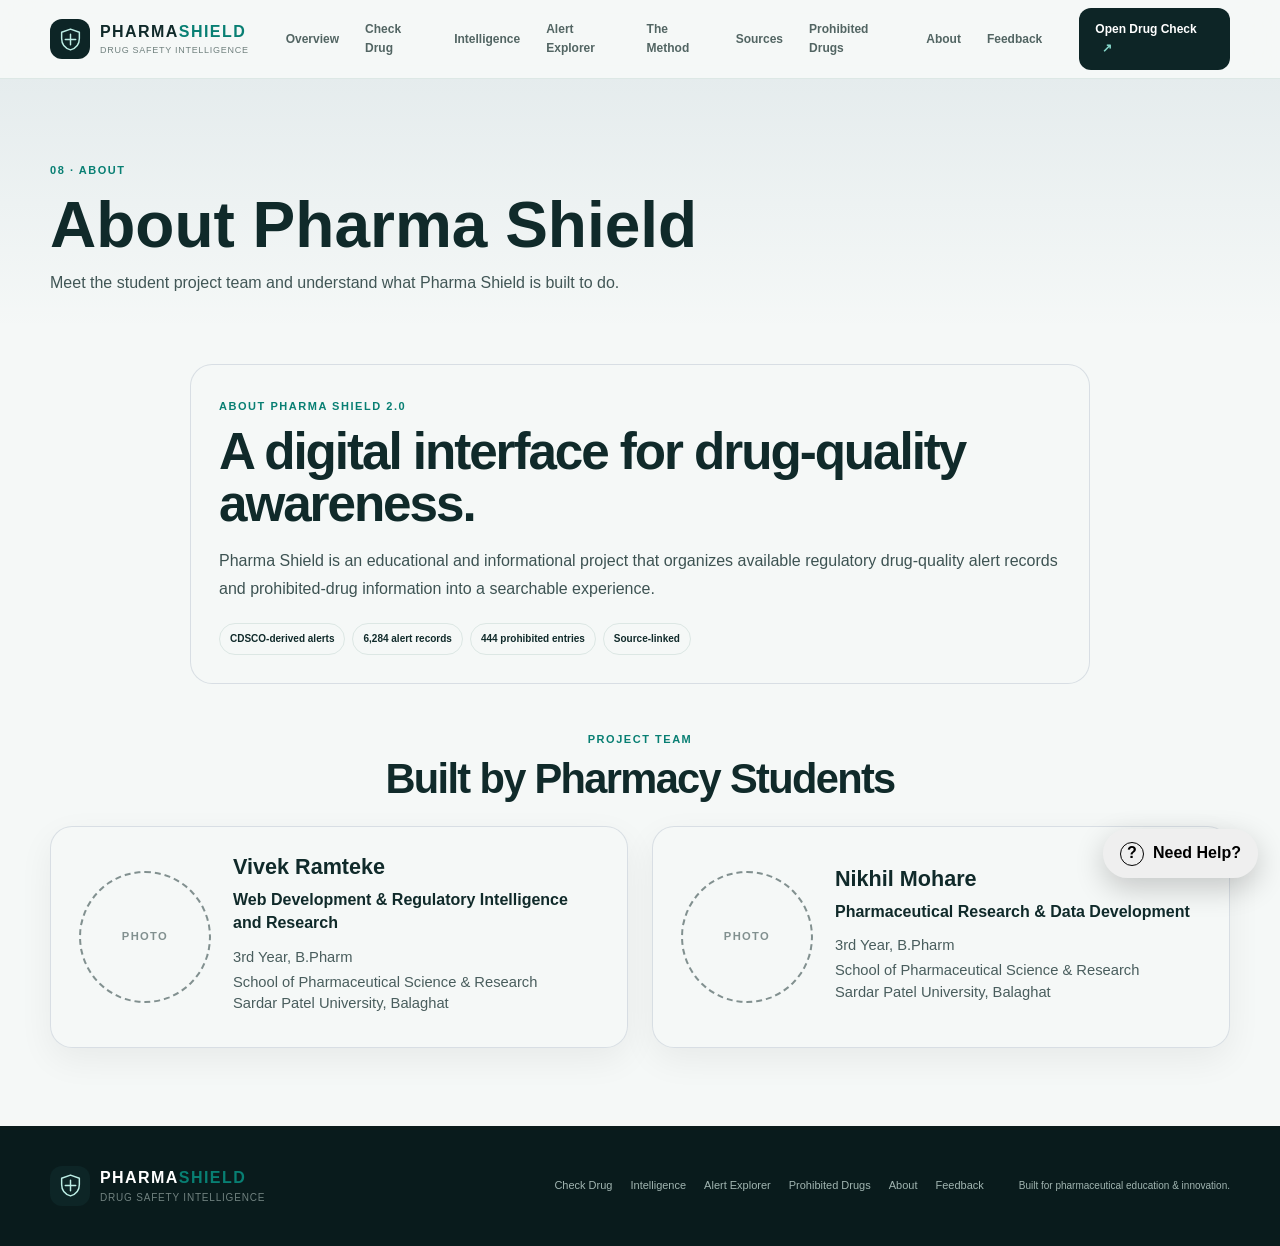
==== commit e0780f06: "Add files via upload" ====
--- a/about.html
+++ b/about.html
@@ -1,16 +1,5 @@
 <!DOCTYPE html>
-<html lang="en"><head><meta charset="utf-8"/><meta content="width=device-width,initial-scale=1" name="viewport"/><title>Pharma Shield — About</title><meta content="Meet the student project team and understand what Pharma Shield is built to do." name="description"/><link href="style.css" rel="stylesheet"/>
-<style id="pharma-shield-global-ui">
-/* Global readability overrides for pages with inline styling */
-html { font-size: 16px; }
-body { font-size: 16px !important; line-height: 1.6 !important; }
-p, li, td, th, label { font-size: 16px; line-height: 1.55; }
-small { font-size: 13px !important; }
-button, .btn { font-size: 15px !important; min-height: 42px; }
-input, textarea, select { font-size: 15px !important; min-height: 42px; }
-</style>
-
-</head><body>
+<html lang="en"><head><meta charset="utf-8"/><meta content="width=device-width,initial-scale=1" name="viewport"/><title>Pharma Shield — About</title><meta content="Meet the student project team and understand what Pharma Shield is built to do." name="description"/><link href="style.css" rel="stylesheet"/></head><body>
 <header class="site-header" id="site-header">
 <div class="shell header-shell">
 <a aria-label="Pharma Shield home" class="brand" href="index.html#home">
--- a/style.css
+++ b/style.css
@@ -132,109 +132,65 @@
   .ps-help-assistant{right:14px;bottom:14px}
 }
 
-
-
-/* =========================================================
-   PHARMA SHIELD — GLOBAL UI CONSISTENCY / READABILITY LAYER
-   ========================================================= */
-:root {
-  --ps-primary: #0b6b5f;
-  --ps-primary-dark: #084f47;
-  --ps-accent: #16a085;
-  --ps-bg: #f5f9f8;
-  --ps-surface: #ffffff;
-  --ps-text: #17312d;
-  --ps-muted: #5f7470;
-  --ps-border: #d9e7e3;
-  --ps-radius: 14px;
-  --ps-radius-sm: 10px;
-  --ps-shadow: 0 6px 22px rgba(20, 60, 54, .08);
-  --ps-section-y: clamp(48px, 6vw, 80px);
+/* ===== PHARMA SHIELD — PAGE SPACING & TYPOGRAPHY BALANCE ===== */
+/* Keep the homepage hero as-is; tighten the internal pages so content starts naturally. */
+.ps-page-hero{
+  padding:78px 20px 34px;
 }
-
-html { font-size: 16px; }
-
-body {
-  font-size: 16px !important;
-  line-height: 1.6 !important;
-  color: var(--ps-text);
+.ps-page-hero h1{
+  max-width:900px;
+  margin:10px 0 12px;
+  font-size:clamp(2.35rem,5vw,4rem);
+  line-height:1.04;
 }
-
-p, li, td, th, label, input, textarea, select, button {
-  font-size: 16px;
-  line-height: 1.55;
+.ps-page-hero p{
+  max-width:760px;
+  margin:0;
+  font-size:1rem;
+  line-height:1.6;
 }
-
-p { margin-top: 0; margin-bottom: 1rem; }
-
-small, .small, .text-small, .meta, .metadata {
-  font-size: 13px !important;
-  line-height: 1.45 !important;
+.ps-page-content.section-pad{
+  padding:34px 0 78px;
 }
-
-h1 { font-size: clamp(2rem, 4vw, 3.35rem) !important; line-height: 1.12 !important; }
-h2 { font-size: clamp(1.65rem, 3vw, 2.35rem) !important; line-height: 1.18 !important; }
-h3 { font-size: clamp(1.25rem, 2vw, 1.65rem) !important; line-height: 1.25 !important; }
-h4 { font-size: 1.15rem !important; line-height: 1.3 !important; }
-
-section {
-  padding-top: var(--ps-section-y);
-  padding-bottom: var(--ps-section-y);
+.ps-subsection{
+  padding:10px 0 50px;
 }
-
-.card, .glass-card, .info-card, .feature-card, .result-card,
-.alert-card, .stat-card, .content-card, .panel, .box {
-  border-radius: var(--ps-radius);
-  box-shadow: var(--ps-shadow);
+.ps-subsection>h2{
+  font-size:clamp(1.8rem,3.5vw,2.7rem);
+  margin:6px 0 18px;
 }
-
-button, .btn, a.btn, input[type="button"], input[type="submit"] {
-  min-height: 42px;
-  padding: 10px 16px;
-  font-size: 15px !important;
-  line-height: 1.2 !important;
-  border-radius: var(--ps-radius-sm);
+.ps-subsection>p{
+  font-size:16px;
+  line-height:1.65;
 }
-
-input, textarea, select {
-  min-height: 42px;
-  padding: 10px 12px;
-  font-size: 15px !important;
-  border-radius: var(--ps-radius-sm);
+.source-list-page{
+  gap:16px;
 }
-
-table th, table td {
-  padding: 11px 12px;
-  font-size: 15px;
+.source-list-card{
+  padding:24px;
 }
-
-nav, header {
-  font-size: 15px;
+.source-list-card h2{
+  font-size:clamp(1.65rem,3vw,2.35rem);
+  line-height:1.12;
+  margin:6px 0 9px;
 }
-
-nav a, header a {
-  font-size: 15px !important;
+.source-list-card p,
+.source-list-card li{
+  font-size:15px;
+  line-height:1.6;
 }
-
-@media (max-width: 768px) {
-  html { font-size: 15px; }
-
-  body {
-    font-size: 15px !important;
-    line-height: 1.55 !important;
-  }
-
-  p, li, td, th, label {
-    font-size: 15px;
-  }
-
-  section {
-    padding-top: 42px;
-    padding-bottom: 42px;
-  }
-
-  button, .btn, a.btn {
-    min-height: 44px;
-    padding: 11px 15px;
-  }
+.about-page-card{
+  margin:0 auto 42px;
+  padding:28px;
 }
+.ps-team-heading h2{
+  font-size:clamp(1.8rem,3.5vw,2.6rem);
+}
+.feedback-page-grid{
+  gap:34px;
+}
+@media(max-width:620px){
+  .ps-page-hero{padding:60px 20px 28px}
+  .ps-page-content.section-pad{padding:28px 0 56px}
+  .source-list-card{padding:20px}
+}
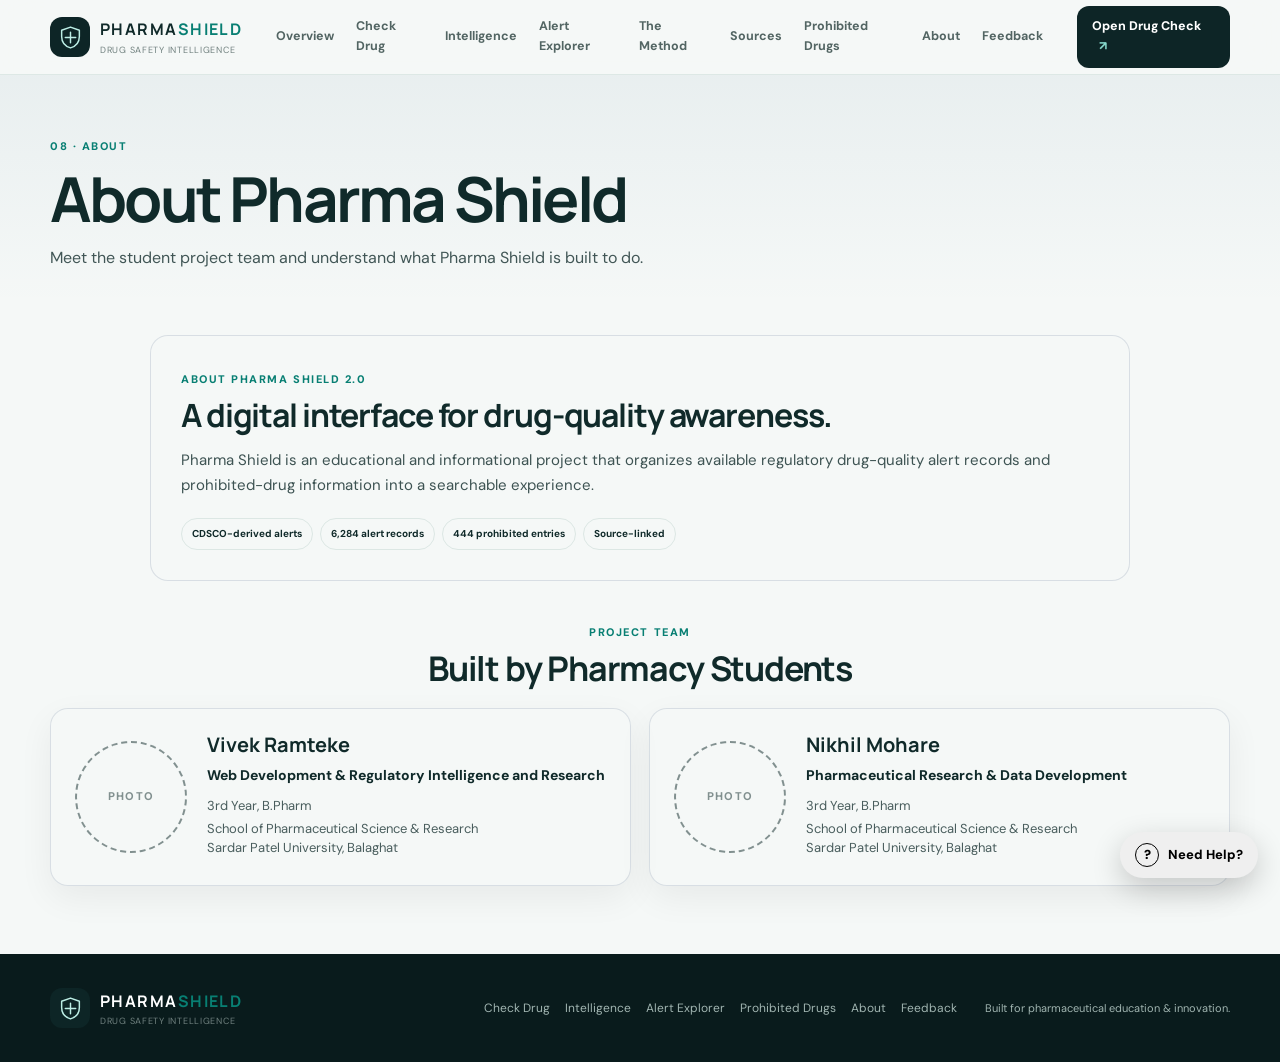
==== commit 9f6db9f2: "Add files via upload" ====
--- a/about.html
+++ b/about.html
@@ -1,5 +1,8 @@
 <!DOCTYPE html>
-<html lang="en"><head><meta charset="utf-8"/><meta content="width=device-width,initial-scale=1" name="viewport"/><title>Pharma Shield — About</title><meta content="Meet the student project team and understand what Pharma Shield is built to do." name="description"/><link href="style.css" rel="stylesheet"/></head><body>
+<html lang="en"><head><meta charset="utf-8"/><meta content="width=device-width,initial-scale=1" name="viewport"/><title>Pharma Shield — About</title><meta content="Meet the student project team and understand what Pharma Shield is built to do." name="description"/><link href="https://fonts.googleapis.com" rel="preconnect"/>
+<link crossorigin="" href="https://fonts.gstatic.com" rel="preconnect"/>
+<link href="https://fonts.googleapis.com/css2?family=DM+Sans:wght@400;500;600;700&amp;family=Manrope:wght@600;700;800&amp;display=swap" rel="stylesheet"/>
+<link href="style.css" rel="stylesheet"/></head><body>
 <header class="site-header" id="site-header">
 <div class="shell header-shell">
 <a aria-label="Pharma Shield home" class="brand" href="index.html#home">
--- a/style.css
+++ b/style.css
@@ -194,3 +194,269 @@
   .ps-page-content.section-pad{padding:28px 0 56px}
   .source-list-card{padding:20px}
 }
+
+
+
+/* =========================================================
+   PHARMA SHIELD 2.0 — FINAL PROFESSIONAL CONSISTENCY PASS
+   Scope: visual only. JS hooks, IDs, data and page structure preserved.
+   ========================================================= */
+
+/* ---- Core type scale ---- */
+:root{
+  --ps-body:15.5px;
+  --ps-small:12px;
+  --ps-label:11px;
+  --ps-h1:clamp(42px,5.2vw,62px);
+  --ps-h2:clamp(30px,3.6vw,44px);
+  --ps-h3:22px;
+  --ps-page-top:58px;
+  --ps-page-bottom:58px;
+  --ps-content-gap:28px;
+}
+
+html{font-size:16px}
+body{
+  font-family:"DM Sans",sans-serif;
+  font-size:var(--ps-body);
+  line-height:1.58;
+  color:var(--ink);
+  -webkit-font-smoothing:antialiased;
+  text-rendering:optimizeLegibility;
+}
+p,li{font-size:var(--ps-body);line-height:1.58}
+h1,h2,h3,strong{font-family:"Manrope",sans-serif}
+h1,h2,h3{font-weight:700}
+h2{font-size:var(--ps-h2);line-height:1.1;letter-spacing:-.035em}
+h3{font-size:var(--ps-h3);line-height:1.2}
+
+/* ---- Global container ---- */
+.shell{width:min(calc(100% - 48px),1180px);margin-inline:auto}
+.section-pad{padding:72px 0}
+
+/* ---- Header: same scale everywhere ---- */
+.header-shell{height:74px;gap:24px}
+.main-nav{gap:2px}
+.main-nav a{
+  font-size:12.5px;
+  padding:9px 10px;
+}
+.header-cta{font-size:12.5px;padding:11px 15px}
+.brand strong{font-size:16px}
+.brand small{font-size:9px}
+
+/* ---- Page heroes: compact, connected, no giant dead space ---- */
+.ps-page-hero{
+  padding:58px 0 34px;
+  background:linear-gradient(180deg,rgba(20,80,110,.055),transparent);
+}
+.ps-page-hero--dark{
+  padding:58px 0 36px;
+}
+.ps-page-hero h1{
+  max-width:980px;
+  margin:10px 0 14px;
+  font-size:var(--ps-h1);
+  line-height:1.04;
+  letter-spacing:-.045em;
+}
+.ps-page-hero p{
+  max-width:720px;
+  margin:0;
+  font-size:16px;
+  line-height:1.55;
+  opacity:.78;
+}
+.ps-page-content.section-pad{
+  padding:30px 0 68px;
+}
+
+/* Make page hero + first content feel like one composition */
+.ps-page-content > .shell > *:first-child{margin-top:0}
+.ps-page-intro-note{
+  margin:0 0 28px;
+  padding:14px 16px;
+  font-size:13px;
+  line-height:1.5;
+}
+.ps-page-intro-note strong{font-size:13px}
+
+/* ---- Section headings ---- */
+.section-head{margin-bottom:26px}
+.section-head h2{margin:7px 0 10px}
+.section-head p{
+  margin:0;
+  font-size:15px;
+  line-height:1.55;
+}
+.ps-subsection{padding:8px 0 48px}
+.ps-subsection > h2{
+  font-size:var(--ps-h2);
+  margin:7px 0 18px;
+}
+.ps-subsection > p{
+  font-size:15.5px;
+  line-height:1.65;
+}
+
+/* ---- Cards / panels: one shared visual language ---- */
+.search-panel,.method-panel,.filter-card,.scan-panel,.result-card,
+.chart-panel,.recent-card,.about-page-card,.feedback-card,
+.ps-feedback-form,.source-list-card,.prohibited-search-panel,
+.prohibited-table-wrap,.prohibited-notes{
+  border-radius:18px;
+}
+.search-panel,.method-panel,.scan-panel{padding:26px}
+.result-card{padding:26px}
+.source-list-page{gap:16px}
+.source-list-card{padding:24px}
+.source-list-card h2{
+  font-size:28px;
+  line-height:1.12;
+  margin:7px 0 10px;
+}
+.source-list-card p,.source-list-card li{font-size:15px;line-height:1.6}
+
+/* ---- Source metadata ---- */
+.source-meta-grid{gap:10px;margin-top:20px}
+.source-meta-grid > div{padding:13px 14px}
+.source-meta-grid b{font-size:10px}
+.source-meta-grid span{font-size:13px;line-height:1.45}
+
+/* ---- Buttons / controls ---- */
+.btn{
+  min-height:44px;
+  padding:11px 16px;
+  font-size:13px;
+  border-radius:11px;
+}
+button,input,select,textarea{font-family:"DM Sans",sans-serif}
+input,select,textarea{font-size:15px}
+.input-wrap input{height:54px}
+.prohibited-search input{height:52px}
+
+/* ---- Main search / results ---- */
+.field-block{margin-top:17px}
+.field-block label,.scan-review label,.feedback-card label,.filter-controls label{
+  font-size:11px;
+  margin-bottom:6px;
+}
+.result-message{font-size:15px;line-height:1.55}
+.result-title{font-size:25px;line-height:1.15}
+.result-grid{margin:20px 0}
+.result-field{padding:13px}
+.result-field dd{font-size:13px}
+
+/* ---- Alert explorer ---- */
+.recent-grid{gap:14px}
+.recent-card{padding:20px}
+.recent-card h3{font-size:17px;margin:0 0 8px}
+.recent-card p{font-size:13px;line-height:1.55}
+.text-link{font-size:12px}
+
+/* ---- Intelligence ---- */
+.insight-grid{gap:14px}
+.chart-panel{padding:20px}
+.panel-top h3{font-size:18px}
+.chart-wrap{margin-top:16px}
+.historical-card{padding:22px}
+.archive-metrics{gap:22px}
+
+/* ---- Method ---- */
+.process-grid{border-radius:18px}
+.process-grid article{padding:24px;min-height:225px}
+.process-icon{margin:20px 0 10px}
+.process-grid h3{font-size:20px}
+.process-grid p{font-size:13px;line-height:1.55}
+.narrative{gap:60px}
+.narrative-copy > p{font-size:18px}
+.feature-stack > div{padding:16px 0}
+.feature-stack strong{font-size:15px}
+.feature-stack small{font-size:12px}
+
+/* ---- About ---- */
+.about-page-card{
+  max-width:980px;
+  padding:30px;
+  margin:0 auto 38px;
+}
+.about-page-card h2{font-size:32px}
+.about-page-card p{font-size:15px;line-height:1.65}
+.ps-team-heading{margin-bottom:20px}
+.ps-team-heading h2{font-size:34px}
+.ps-team-grid{gap:18px}
+.ps-team-card{padding:24px;gap:20px;border-radius:18px}
+.ps-team-photo-placeholder{width:112px;height:112px;min-width:112px}
+.ps-team-info h3{font-size:20px}
+.ps-team-role{font-size:14px;line-height:1.45}
+.ps-team-academic,.ps-team-institution{font-size:13px}
+
+/* ---- Feedback ---- */
+.feedback-page-grid{gap:40px;max-width:1000px}
+.feedback-copy h2{font-size:34px}
+.feedback-copy > p{font-size:15px}
+.feedback-points{margin-top:22px}
+.feedback-points div{padding:12px}
+.ps-feedback-form{padding:24px}
+.ps-feedback-form label{font-size:14px}
+.ps-feedback-form label span{font-size:11px}
+.ps-feedback-form input,.ps-feedback-form textarea{
+  padding:11px 12px;
+  font-size:15px;
+}
+
+/* ---- Prohibited database ---- */
+.prohibited-hero{padding:62px 0 48px}
+.prohibited-hero h1{font-size:var(--ps-h1);line-height:1.04}
+.prohibited-hero p{font-size:15px;line-height:1.6}
+.prohibited-shell{padding:38px 0 58px}
+.prohibited-search-panel{margin-top:-58px;padding:20px}
+.prohibited-table th{font-size:10px;padding:13px}
+.prohibited-table td{font-size:13px;padding:14px}
+.prohibited-notes ul{font-size:13px;line-height:1.6}
+
+/* ---- Footer ---- */
+footer{padding:34px 0}
+.footer-shell{gap:28px}
+.footer-links{font-size:12px;gap:15px}
+.footer-shell > small{font-size:11px}
+
+/* ---- Help assistant: don't let it distort page typography ---- */
+.ps-help-toggle{font-size:13px;padding:11px 15px}
+.ps-help-panel{font-size:14px}
+.ps-help-questions button{font-size:13px}
+
+/* ---- Remove accidental nested-shell width shrink on separated pages ---- */
+.ps-page-content .shell .shell{width:auto;max-width:none}
+
+/* ---- Responsive ---- */
+@media(max-width:980px){
+  .shell{width:min(calc(100% - 40px),1180px)}
+  .ps-page-hero{padding:50px 0 30px}
+  .ps-page-content.section-pad{padding:26px 0 56px}
+  .main-nav a{font-size:13px}
+  .narrative{gap:40px}
+}
+@media(max-width:620px){
+  .shell{width:min(calc(100% - 28px),1180px)}
+  .header-shell{height:68px}
+  .ps-page-hero,.ps-page-hero--dark{padding:42px 0 24px}
+  .ps-page-hero h1{font-size:40px;line-height:1.06;margin:8px 0 12px}
+  .ps-page-hero p{font-size:15px}
+  .ps-page-content.section-pad{padding:22px 0 48px}
+  .section-pad{padding:54px 0}
+  .section-head{margin-bottom:20px}
+  .section-head h2{font-size:30px}
+  .ps-subsection{padding:5px 0 38px}
+  .ps-subsection > h2{font-size:30px}
+  .source-list-card{padding:20px}
+  .source-list-card h2{font-size:24px}
+  .about-page-card{padding:22px}
+  .about-page-card h2,.feedback-copy h2{font-size:28px}
+  .ps-team-card{padding:20px;gap:16px}
+  .ps-team-photo-placeholder{width:88px;height:88px;min-width:88px}
+  .ps-team-heading h2{font-size:30px}
+  .feedback-page-grid{gap:26px}
+  .prohibited-hero{padding:46px 0 38px}
+  .prohibited-hero h1{font-size:40px}
+}
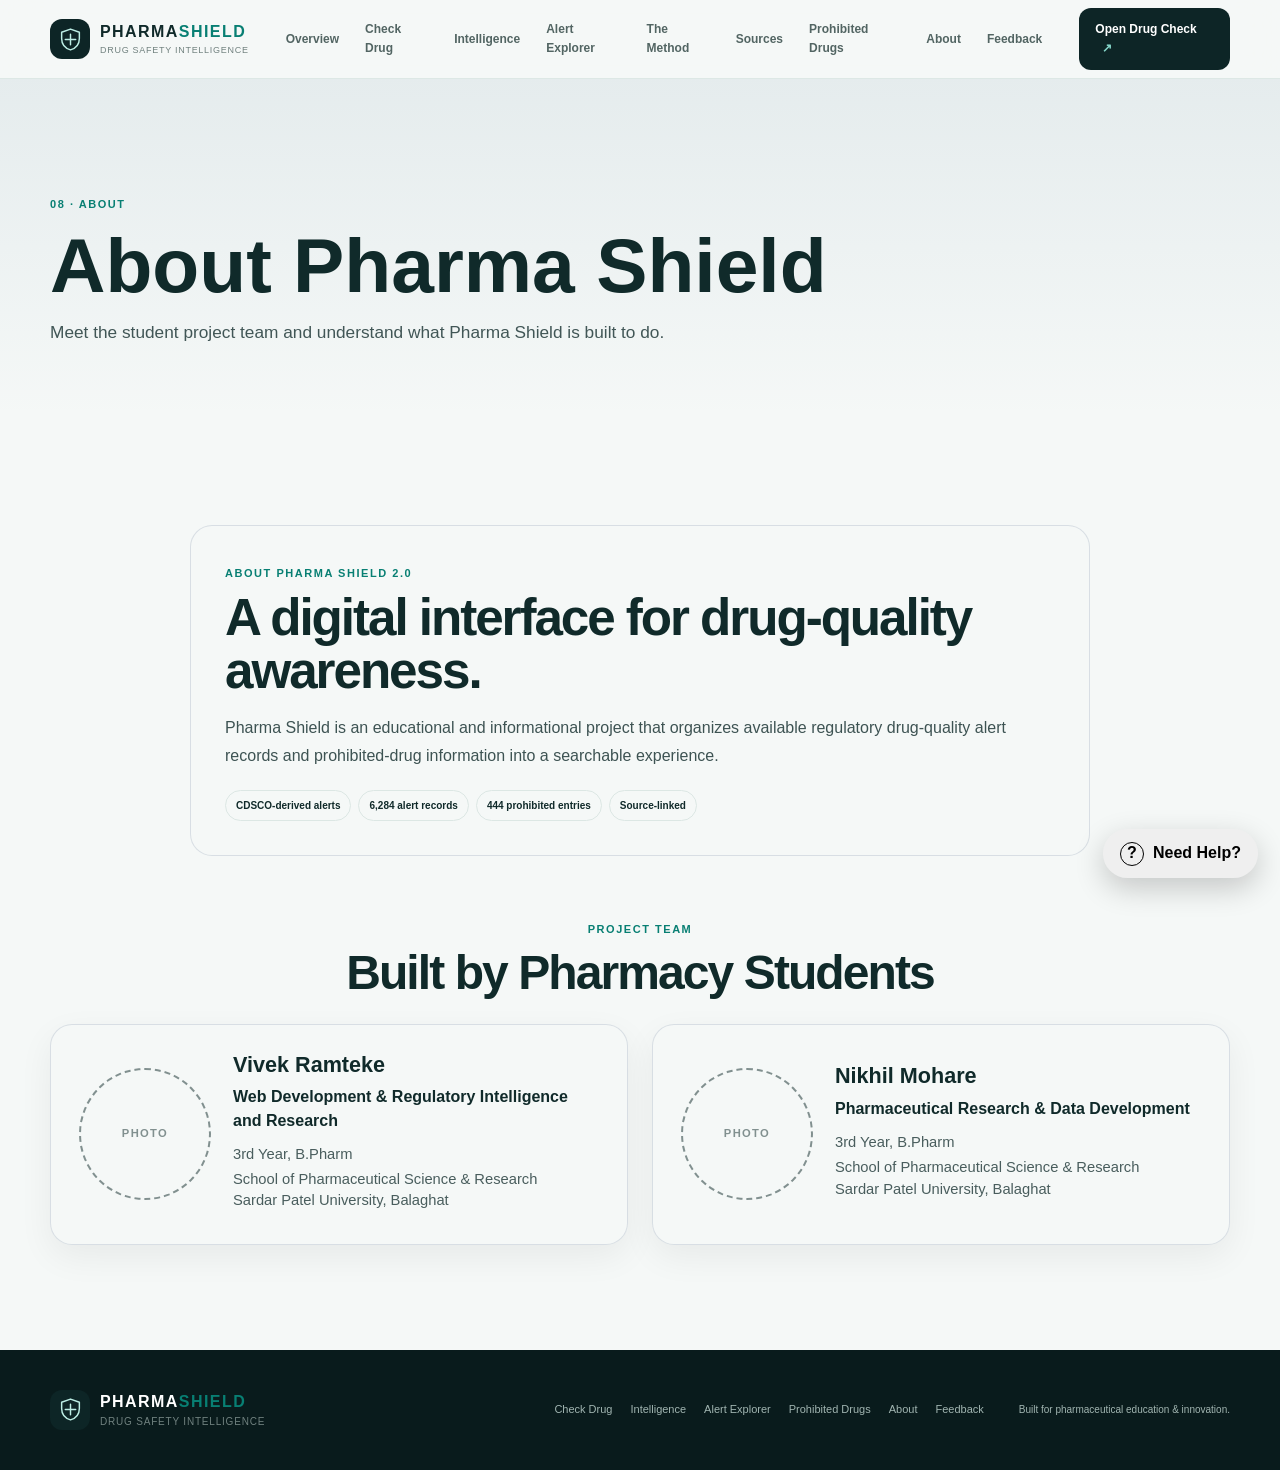
==== commit 2fed1df8: "Add files via upload" ====
--- a/about.html
+++ b/about.html
@@ -1,8 +1,5 @@
 <!DOCTYPE html>
-<html lang="en"><head><meta charset="utf-8"/><meta content="width=device-width,initial-scale=1" name="viewport"/><title>Pharma Shield — About</title><meta content="Meet the student project team and understand what Pharma Shield is built to do." name="description"/><link href="https://fonts.googleapis.com" rel="preconnect"/>
-<link crossorigin="" href="https://fonts.gstatic.com" rel="preconnect"/>
-<link href="https://fonts.googleapis.com/css2?family=DM+Sans:wght@400;500;600;700&amp;family=Manrope:wght@600;700;800&amp;display=swap" rel="stylesheet"/>
-<link href="style.css" rel="stylesheet"/></head><body>
+<html lang="en"><head><meta charset="utf-8"/><meta content="width=device-width,initial-scale=1" name="viewport"/><title>Pharma Shield — About</title><meta content="Meet the student project team and understand what Pharma Shield is built to do." name="description"/><link href="style.css?v=2" rel="stylesheet"/></head><body>
 <header class="site-header" id="site-header">
 <div class="shell header-shell">
 <a aria-label="Pharma Shield home" class="brand" href="index.html#home">
@@ -100,4 +97,4 @@
 <small>Built for pharmaceutical education &amp; innovation.</small>
 </div>
 </footer>
-<script src="site.js"></script></body></html>+<script src="site.js?v=2"></script></body></html>
--- a/style.css
+++ b/style.css
@@ -131,332 +131,3 @@
   .ps-team-card{align-items:flex-start}
   .ps-help-assistant{right:14px;bottom:14px}
 }
-
-/* ===== PHARMA SHIELD — PAGE SPACING & TYPOGRAPHY BALANCE ===== */
-/* Keep the homepage hero as-is; tighten the internal pages so content starts naturally. */
-.ps-page-hero{
-  padding:78px 20px 34px;
-}
-.ps-page-hero h1{
-  max-width:900px;
-  margin:10px 0 12px;
-  font-size:clamp(2.35rem,5vw,4rem);
-  line-height:1.04;
-}
-.ps-page-hero p{
-  max-width:760px;
-  margin:0;
-  font-size:1rem;
-  line-height:1.6;
-}
-.ps-page-content.section-pad{
-  padding:34px 0 78px;
-}
-.ps-subsection{
-  padding:10px 0 50px;
-}
-.ps-subsection>h2{
-  font-size:clamp(1.8rem,3.5vw,2.7rem);
-  margin:6px 0 18px;
-}
-.ps-subsection>p{
-  font-size:16px;
-  line-height:1.65;
-}
-.source-list-page{
-  gap:16px;
-}
-.source-list-card{
-  padding:24px;
-}
-.source-list-card h2{
-  font-size:clamp(1.65rem,3vw,2.35rem);
-  line-height:1.12;
-  margin:6px 0 9px;
-}
-.source-list-card p,
-.source-list-card li{
-  font-size:15px;
-  line-height:1.6;
-}
-.about-page-card{
-  margin:0 auto 42px;
-  padding:28px;
-}
-.ps-team-heading h2{
-  font-size:clamp(1.8rem,3.5vw,2.6rem);
-}
-.feedback-page-grid{
-  gap:34px;
-}
-@media(max-width:620px){
-  .ps-page-hero{padding:60px 20px 28px}
-  .ps-page-content.section-pad{padding:28px 0 56px}
-  .source-list-card{padding:20px}
-}
-
-
-
-/* =========================================================
-   PHARMA SHIELD 2.0 — FINAL PROFESSIONAL CONSISTENCY PASS
-   Scope: visual only. JS hooks, IDs, data and page structure preserved.
-   ========================================================= */
-
-/* ---- Core type scale ---- */
-:root{
-  --ps-body:15.5px;
-  --ps-small:12px;
-  --ps-label:11px;
-  --ps-h1:clamp(42px,5.2vw,62px);
-  --ps-h2:clamp(30px,3.6vw,44px);
-  --ps-h3:22px;
-  --ps-page-top:58px;
-  --ps-page-bottom:58px;
-  --ps-content-gap:28px;
-}
-
-html{font-size:16px}
-body{
-  font-family:"DM Sans",sans-serif;
-  font-size:var(--ps-body);
-  line-height:1.58;
-  color:var(--ink);
-  -webkit-font-smoothing:antialiased;
-  text-rendering:optimizeLegibility;
-}
-p,li{font-size:var(--ps-body);line-height:1.58}
-h1,h2,h3,strong{font-family:"Manrope",sans-serif}
-h1,h2,h3{font-weight:700}
-h2{font-size:var(--ps-h2);line-height:1.1;letter-spacing:-.035em}
-h3{font-size:var(--ps-h3);line-height:1.2}
-
-/* ---- Global container ---- */
-.shell{width:min(calc(100% - 48px),1180px);margin-inline:auto}
-.section-pad{padding:72px 0}
-
-/* ---- Header: same scale everywhere ---- */
-.header-shell{height:74px;gap:24px}
-.main-nav{gap:2px}
-.main-nav a{
-  font-size:12.5px;
-  padding:9px 10px;
-}
-.header-cta{font-size:12.5px;padding:11px 15px}
-.brand strong{font-size:16px}
-.brand small{font-size:9px}
-
-/* ---- Page heroes: compact, connected, no giant dead space ---- */
-.ps-page-hero{
-  padding:58px 0 34px;
-  background:linear-gradient(180deg,rgba(20,80,110,.055),transparent);
-}
-.ps-page-hero--dark{
-  padding:58px 0 36px;
-}
-.ps-page-hero h1{
-  max-width:980px;
-  margin:10px 0 14px;
-  font-size:var(--ps-h1);
-  line-height:1.04;
-  letter-spacing:-.045em;
-}
-.ps-page-hero p{
-  max-width:720px;
-  margin:0;
-  font-size:16px;
-  line-height:1.55;
-  opacity:.78;
-}
-.ps-page-content.section-pad{
-  padding:30px 0 68px;
-}
-
-/* Make page hero + first content feel like one composition */
-.ps-page-content > .shell > *:first-child{margin-top:0}
-.ps-page-intro-note{
-  margin:0 0 28px;
-  padding:14px 16px;
-  font-size:13px;
-  line-height:1.5;
-}
-.ps-page-intro-note strong{font-size:13px}
-
-/* ---- Section headings ---- */
-.section-head{margin-bottom:26px}
-.section-head h2{margin:7px 0 10px}
-.section-head p{
-  margin:0;
-  font-size:15px;
-  line-height:1.55;
-}
-.ps-subsection{padding:8px 0 48px}
-.ps-subsection > h2{
-  font-size:var(--ps-h2);
-  margin:7px 0 18px;
-}
-.ps-subsection > p{
-  font-size:15.5px;
-  line-height:1.65;
-}
-
-/* ---- Cards / panels: one shared visual language ---- */
-.search-panel,.method-panel,.filter-card,.scan-panel,.result-card,
-.chart-panel,.recent-card,.about-page-card,.feedback-card,
-.ps-feedback-form,.source-list-card,.prohibited-search-panel,
-.prohibited-table-wrap,.prohibited-notes{
-  border-radius:18px;
-}
-.search-panel,.method-panel,.scan-panel{padding:26px}
-.result-card{padding:26px}
-.source-list-page{gap:16px}
-.source-list-card{padding:24px}
-.source-list-card h2{
-  font-size:28px;
-  line-height:1.12;
-  margin:7px 0 10px;
-}
-.source-list-card p,.source-list-card li{font-size:15px;line-height:1.6}
-
-/* ---- Source metadata ---- */
-.source-meta-grid{gap:10px;margin-top:20px}
-.source-meta-grid > div{padding:13px 14px}
-.source-meta-grid b{font-size:10px}
-.source-meta-grid span{font-size:13px;line-height:1.45}
-
-/* ---- Buttons / controls ---- */
-.btn{
-  min-height:44px;
-  padding:11px 16px;
-  font-size:13px;
-  border-radius:11px;
-}
-button,input,select,textarea{font-family:"DM Sans",sans-serif}
-input,select,textarea{font-size:15px}
-.input-wrap input{height:54px}
-.prohibited-search input{height:52px}
-
-/* ---- Main search / results ---- */
-.field-block{margin-top:17px}
-.field-block label,.scan-review label,.feedback-card label,.filter-controls label{
-  font-size:11px;
-  margin-bottom:6px;
-}
-.result-message{font-size:15px;line-height:1.55}
-.result-title{font-size:25px;line-height:1.15}
-.result-grid{margin:20px 0}
-.result-field{padding:13px}
-.result-field dd{font-size:13px}
-
-/* ---- Alert explorer ---- */
-.recent-grid{gap:14px}
-.recent-card{padding:20px}
-.recent-card h3{font-size:17px;margin:0 0 8px}
-.recent-card p{font-size:13px;line-height:1.55}
-.text-link{font-size:12px}
-
-/* ---- Intelligence ---- */
-.insight-grid{gap:14px}
-.chart-panel{padding:20px}
-.panel-top h3{font-size:18px}
-.chart-wrap{margin-top:16px}
-.historical-card{padding:22px}
-.archive-metrics{gap:22px}
-
-/* ---- Method ---- */
-.process-grid{border-radius:18px}
-.process-grid article{padding:24px;min-height:225px}
-.process-icon{margin:20px 0 10px}
-.process-grid h3{font-size:20px}
-.process-grid p{font-size:13px;line-height:1.55}
-.narrative{gap:60px}
-.narrative-copy > p{font-size:18px}
-.feature-stack > div{padding:16px 0}
-.feature-stack strong{font-size:15px}
-.feature-stack small{font-size:12px}
-
-/* ---- About ---- */
-.about-page-card{
-  max-width:980px;
-  padding:30px;
-  margin:0 auto 38px;
-}
-.about-page-card h2{font-size:32px}
-.about-page-card p{font-size:15px;line-height:1.65}
-.ps-team-heading{margin-bottom:20px}
-.ps-team-heading h2{font-size:34px}
-.ps-team-grid{gap:18px}
-.ps-team-card{padding:24px;gap:20px;border-radius:18px}
-.ps-team-photo-placeholder{width:112px;height:112px;min-width:112px}
-.ps-team-info h3{font-size:20px}
-.ps-team-role{font-size:14px;line-height:1.45}
-.ps-team-academic,.ps-team-institution{font-size:13px}
-
-/* ---- Feedback ---- */
-.feedback-page-grid{gap:40px;max-width:1000px}
-.feedback-copy h2{font-size:34px}
-.feedback-copy > p{font-size:15px}
-.feedback-points{margin-top:22px}
-.feedback-points div{padding:12px}
-.ps-feedback-form{padding:24px}
-.ps-feedback-form label{font-size:14px}
-.ps-feedback-form label span{font-size:11px}
-.ps-feedback-form input,.ps-feedback-form textarea{
-  padding:11px 12px;
-  font-size:15px;
-}
-
-/* ---- Prohibited database ---- */
-.prohibited-hero{padding:62px 0 48px}
-.prohibited-hero h1{font-size:var(--ps-h1);line-height:1.04}
-.prohibited-hero p{font-size:15px;line-height:1.6}
-.prohibited-shell{padding:38px 0 58px}
-.prohibited-search-panel{margin-top:-58px;padding:20px}
-.prohibited-table th{font-size:10px;padding:13px}
-.prohibited-table td{font-size:13px;padding:14px}
-.prohibited-notes ul{font-size:13px;line-height:1.6}
-
-/* ---- Footer ---- */
-footer{padding:34px 0}
-.footer-shell{gap:28px}
-.footer-links{font-size:12px;gap:15px}
-.footer-shell > small{font-size:11px}
-
-/* ---- Help assistant: don't let it distort page typography ---- */
-.ps-help-toggle{font-size:13px;padding:11px 15px}
-.ps-help-panel{font-size:14px}
-.ps-help-questions button{font-size:13px}
-
-/* ---- Remove accidental nested-shell width shrink on separated pages ---- */
-.ps-page-content .shell .shell{width:auto;max-width:none}
-
-/* ---- Responsive ---- */
-@media(max-width:980px){
-  .shell{width:min(calc(100% - 40px),1180px)}
-  .ps-page-hero{padding:50px 0 30px}
-  .ps-page-content.section-pad{padding:26px 0 56px}
-  .main-nav a{font-size:13px}
-  .narrative{gap:40px}
-}
-@media(max-width:620px){
-  .shell{width:min(calc(100% - 28px),1180px)}
-  .header-shell{height:68px}
-  .ps-page-hero,.ps-page-hero--dark{padding:42px 0 24px}
-  .ps-page-hero h1{font-size:40px;line-height:1.06;margin:8px 0 12px}
-  .ps-page-hero p{font-size:15px}
-  .ps-page-content.section-pad{padding:22px 0 48px}
-  .section-pad{padding:54px 0}
-  .section-head{margin-bottom:20px}
-  .section-head h2{font-size:30px}
-  .ps-subsection{padding:5px 0 38px}
-  .ps-subsection > h2{font-size:30px}
-  .source-list-card{padding:20px}
-  .source-list-card h2{font-size:24px}
-  .about-page-card{padding:22px}
-  .about-page-card h2,.feedback-copy h2{font-size:28px}
-  .ps-team-card{padding:20px;gap:16px}
-  .ps-team-photo-placeholder{width:88px;height:88px;min-width:88px}
-  .ps-team-heading h2{font-size:30px}
-  .feedback-page-grid{gap:26px}
-  .prohibited-hero{padding:46px 0 38px}
-  .prohibited-hero h1{font-size:40px}
-}
